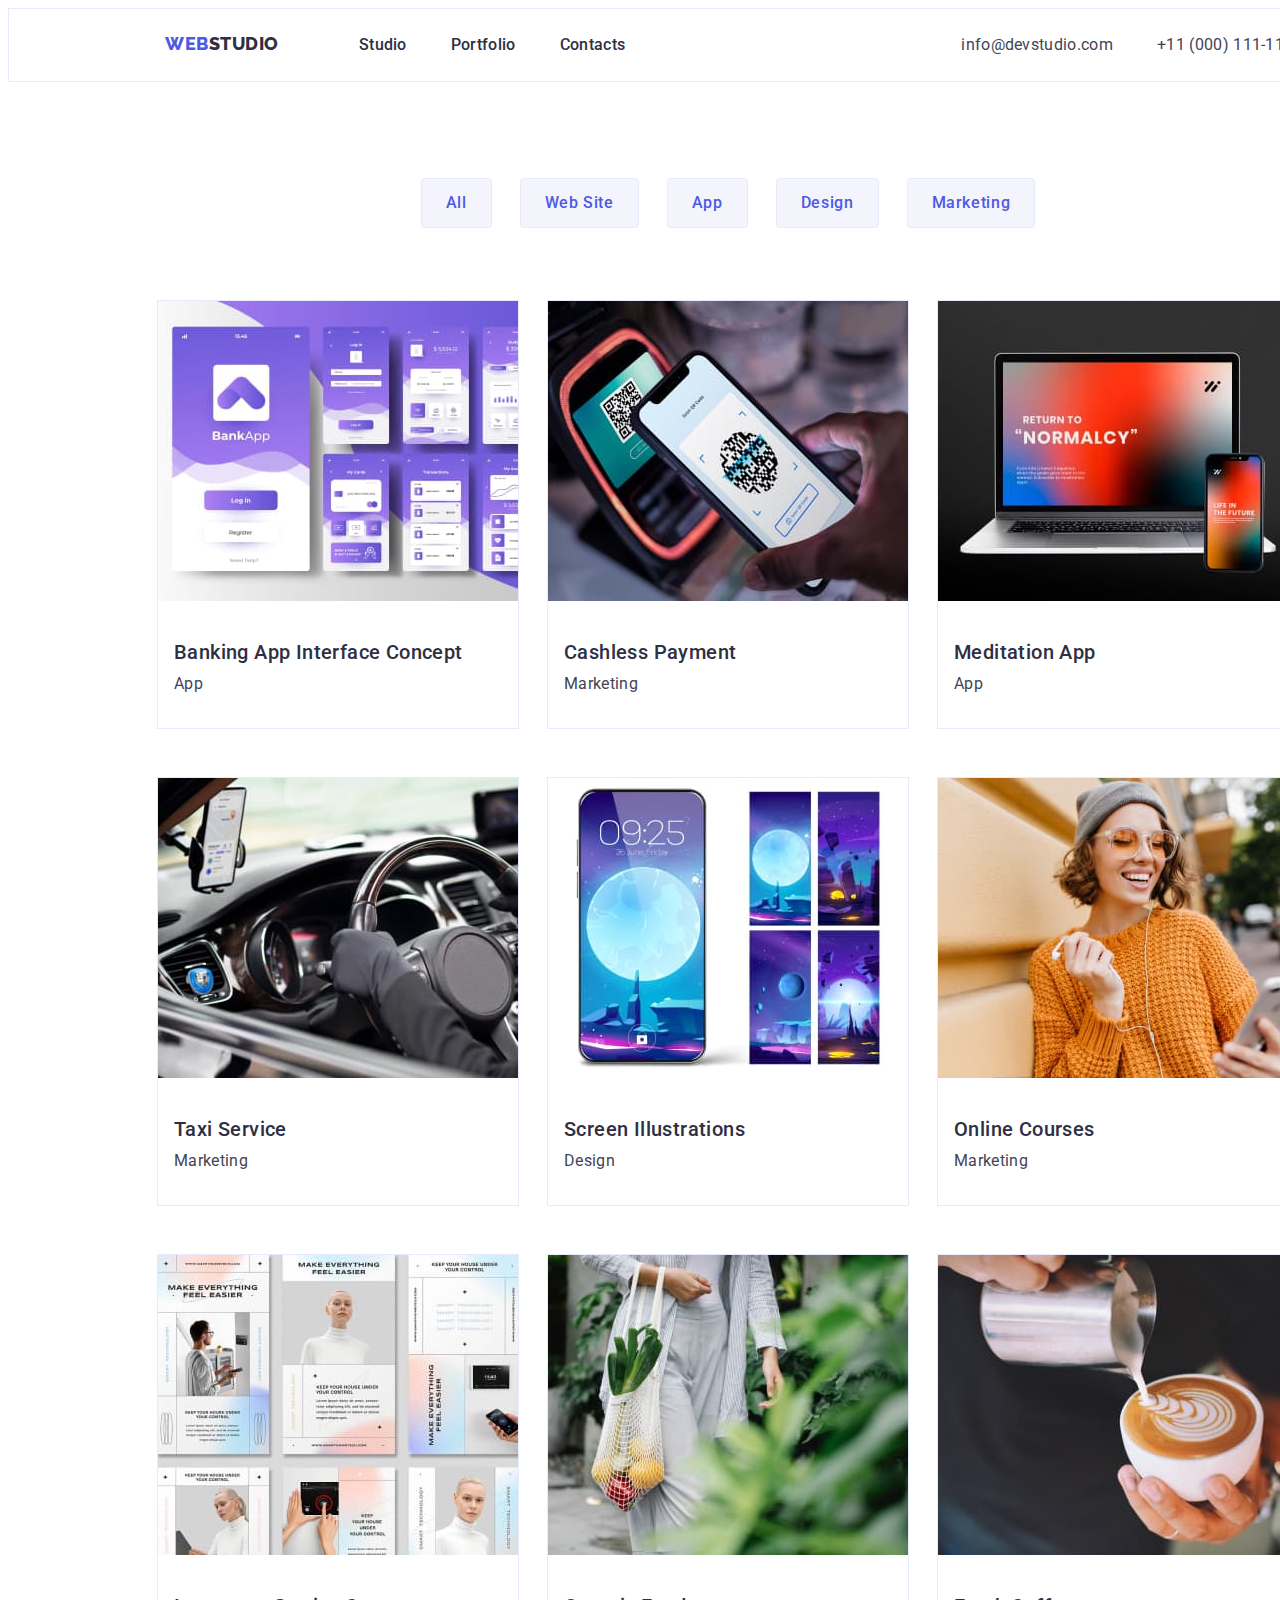
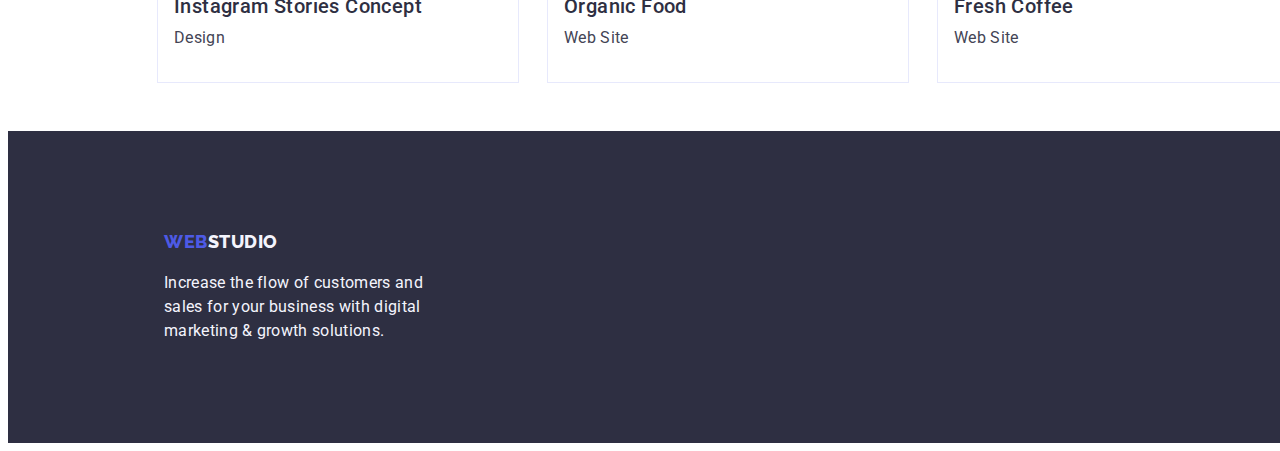
==== portfolio.html @ de9bc17c "Initial commit" ====
<!DOCTYPE html>
<html lang="en">
  <head>
    <meta charset="UTF-8" />
    <meta http-equiv="X-UA-Compatible" content="IE=edge" />
    <meta name="viewport" content="width=device-width, initial-scale=1.0" />
    <title>Document</title>
    <link rel="stylesheet" href="./css/styles.css" />
    <link rel="preconnect" href="https://fonts.googleapis.com" />
    <link rel="preconnect" href="https://fonts.gstatic.com" crossorigin />
    <link
      href="https://fonts.googleapis.com/css2?family=Raleway:wght@800&display=swap"
      rel="stylesheet"
    />
    <link
      href="https://fonts.googleapis.com/css2?family=Roboto:wght@400;500;700;900&display=swap"
      rel="stylesheet"
    />
  </head>
  <body>
    <!-- Top line -->
    <header class="top-line">
      <nav class="navigation">
        <a href="./index.html" class="link logo"
          >Web<span class="logo-head">Studio</span></a
        >
        <ul class="site-links list">
          <li>
            <a href="./index.html" class="site-nav link">Studio</a>
          </li>
          <li>
            <a href="./portfolio.html" class="site-nav link">Portfolio</a>
          </li>
          <li><a href="" class="site-nav link">Contacts</a></li>
        </ul>
      </nav>
      <address class="contacts">
        <ul class="our-contacts list">
          <li class="our-mail">
            <a href="mailto:info@devstudio.com" class="link-cont link"
              >info@devstudio.com</a
            >
          </li>
          <li>
            <a href="tel:+110001111111" class="link-cont link"
              >+11 (000) 111-11-11</a
            >
          </li>
        </ul>
      </address>
    </header>
    <main>
      <!-- section-1 -->
      <section class="section filters">
        <h1 class="hide">Filter application</h1>
        <ul class="list">
          <li class="filter-list">
            <button type="button" class="button cat-button">All</button>
          </li>
          <li class="filter-list">
            <button type="button" class="button cat-button">Web Site</button>
          </li>
          <li class="filter-list">
            <button type="button" class="button cat-button">App</button>
          </li>
          <li class="filter-list">
            <button type="button" class="button cat-button">Design</button>
          </li>
          <li class="filter-list">
            <button type="button" class="button cat-button">Marketing</button>
          </li>
        </ul>
        <ul class="list applications">
          <li class="app-list">
            <a href="" class="link">
              <img
                src="./images/oa-banking-app-interface-concept.jpg"
                alt="Banking App Interface Concept"
                width="360"
              />
              <h2 class="app-title">Banking App Interface Concept</h2>
              <p class="app-text">App</p>
            </a>
          </li>
          <li class="app-list">
            <a href="" class="link">
              <img
                src="./images/oa-cashless-payment.jpg"
                alt="Cashless Payment"
                width="360"
              />
              <h2 class="app-title">Cashless Payment</h2>
              <p class="app-text">Marketing</p>
            </a>
          </li>
          <li class="app-list">
            <a href="" class="link">
              <img
                src="./images/oa-meditation-app.jpg"
                alt="Meditation App"
                width="360"
              />
              <h2 class="app-title">Meditation App</h2>
              <p class="app-text">App</p>
            </a>
          </li>
          <li class="app-list">
            <a href="" class="link">
              <img
                src="./images/oa-taxi-service.jpg"
                alt="Taxi Service"
                width="360"
              />
              <h2 class="app-title">Taxi Service</h2>
              <p class="app-text">Marketing</p>
            </a>
          </li>
          <li class="app-list">
            <a href="" class="link">
              <img
                src="./images/oa-screen-illustrations.jpg"
                alt="Screen Illustrations"
                width="360"
              />
              <h2 class="app-title">Screen Illustrations</h2>
              <p class="app-text">Design</p>
            </a>
          </li>
          <li class="app-list">
            <a href="" class="link">
              <img
                src="./images/oa-online-courses.jpg"
                alt="Online Courses"
                width="360"
              />
              <h2 class="app-title">Online Courses</h2>
              <p class="app-text">Marketing</p>
            </a>
          </li>
          <li class="app-list">
            <a href="" class="link">
              <img
                src="./images/oa-instagram-stories-concept.jpg"
                alt="Instagram Stories Concept"
                width="360"
              />
              <h2 class="app-title">Instagram Stories Concept</h2>
              <p class="app-text">Design</p>
            </a>
          </li>
          <li class="app-list">
            <a href="" class="link">
              <img
                src="./images/oa-organic-food.jpg"
                alt="Organic Food"
                width="360"
              />
              <h2 class="app-title">Organic Food</h2>
              <p class="app-text">Web Site</p>
            </a>
          </li>
          <li class="app-list">
            <a href="" class="link">
              <img
                src="./images/oa-fresh-coffee.jpg"
                alt="Fresh Coffee"
                width="360"
              />
              <h2 class="app-title">Fresh Coffee</h2>
              <p class="app-text">Web Site</p>
            </a>
          </li>
        </ul>
      </section>
    </main>

    <footer class="foot">
      <a href="./index.html" class="link logo"
        >Web<span class="logo-foot">Studio</span></a
      >
      <p class="foot-text">
        Increase the flow of customers and sales for your business with digital
        marketing & growth solutions.
      </p>
    </footer>
  </body>
</html>
---- css/styles.css ----
:root{
    /* background */
    --bgc-main: #ffffff;
    --bgc-hero-footer: #2E2F42;
    --bgc-order-service: #4D5AE5;
    --bgc-team: #F4F4FD;
    --bgc-btn-cat: #F4F4FD;
    --bgc-btn-active: #404BBF;

    /* font-colors */
    --font-main: #434455;
    --font-logo: #4D5AE5;
    --font-nav: #2E2F42;
    --font-logo-head: #2E2F42;
    --font-logo-foot: #F4F4FD;
    --font-white: #FFFFFF;
    --font-btn-cat: #4D5AE5;

    --border-color:#E7E9FC;
}
body{
    background-color: var(--bgc-main);
    color: var(--font-main);
    font-family: 'Roboto', sans-serif;
    width: 1440px;
    line-height: 1.5;
}
.list {
    margin: 0;
    padding: 0;;
    list-style-type: none;
    display: inline-block;
}
.list > li{
    display: inline-block;
}

.navigation, .contacts{
    display: inline-block;
}
.contacts{
    font-style: normal;
    margin: 0 0 0 292px;
}

/* SITE LINKS */
.site-links{
    padding: 0;
}
.link{
    text-decoration: none;
}
.site-nav{
    color: var(--font-nav);
    font-weight: 500;
    font-size: 16px;
    letter-spacing: 0.02em;
    margin: 0 40px 0 0;
}

.site-nav:hover, .site-nav:focus{
    color: var(--bgc-btn-active);
    text-decoration: underline;
}

.our-contacts{
    padding: 0;
}

.link-cont{
    color: var(--font-main);
    font-size: 16px;
    letter-spacing: 0.02em;
}

.link-cont:hover, .link-cont:focus{
    color: var(--bgc-btn-active);
}
.our-mail{
    margin-right: 40px;
}
/* Sections */

.hero{
    background-color: var(--bgc-hero-footer);
    text-align: center;
    height: 600px;
}
.hero-title{
    margin: auto;
    padding: 188px 0 0 0;
    color: var(--font-white);
    font-weight: 700;
    font-size: 56px;
    line-height: 1.07;
    text-align: center;
    letter-spacing: 0.02em;
    width: 540px;
}

.button{
    cursor: pointer;
    border-radius: 4px;
}

.order-service{
    margin: 48px 0 0 0;
    width: 168px;
    height: 56px;
    color: var(--font-white);
    font-family: 'Roboto', sans-serif;
    font-weight: 500;
    font-size: 16px;
    line-height: 1.5;
    letter-spacing: 0.04em;
    background: var(--bgc-order-service);
    box-shadow: 0px 4px 4px rgba(0, 0, 0, 0.15);
    cursor: pointer;
}

.order-service:hover,
.order-service:focus{
    background: var(--bgc-btn-active);
}

.section{
    align-items: center;
    text-align: center;
    margin-top: 120px;
}
.section-title{
    color: var(--font-nav);
    font-weight: 700;
    font-size: 36px;
    line-height: 1.11;
    text-align: center;
    letter-spacing: 0.02em;
    text-transform: capitalize;
    margin: 0 0 72px 0;
}
.qalities {
    padding: 0;
    margin: 0;
    width: 1128;
}

.qality {
    text-align: left;
    width: 264px;
    margin: 0;
    padding: 0;
    padding-right: 24px;
}
.qality:last-child{
    padding-right: 0;
    margin-right: 0;
}
.qality-title{
    margin: 0;
    font-weight: 500;
    font-size: 20px;
    line-height: 1.2;
    letter-spacing: 0.02em;
    color: var(--font-nav);
}
.text-qalities{
    margin: 8px 0 0 0;
    padding: 0;
    font-size: 16px;
    line-height: 24px;
    letter-spacing: 0.02em;
}


/* Logo */
.logo{
    margin: 24px 76px 24px 156px;
    padding: 0;
    text-transform: uppercase;
    font-family: 'Raleway', sans-serif;
    font-weight: 800;
    font-size: 18px;
    line-height: 1.17;
    letter-spacing: 0.03em;
    color: var(--font-logo);
}
.logo-head{
    color: var(--font-logo-head);
}
.logo-foot{
    color: var(--font-logo-foot);
}

.top-line{
    border: 1px solid var(--border-color);
    padding: 24px 0 24px 0;
}

/* Members */
.team{
    background-color: var(--bgc-team);
    padding: 0 0 120px 0;
}
.team-title{
    padding-top: 120px;
}
.team-list{
    background-color: var(--font-white);
}

.member-title{
    font-weight: 500;
    font-size: 20px;
    line-height: 1.2;
    text-align: center;
    letter-spacing: 0.02em;
    color: var(--font-nav);
}
.member-desc{
    font-size: 16px;
    text-align: center;
    letter-spacing: 0.02em;
}

/* footer */

.foot {
    padding: 100px 0 100px 0;
    background-color: var(--bgc-hero-footer);
}

.foot > .logo
{
    margin-top: 100px;
}
.foot-text{
    margin: 16px 0 0 156px;
    width: 264px;
    font-size: 16px;
    letter-spacing: 0.02em;
    color: var(--font-logo-foot);
}


/* FOR Hiden */
.hide {
    font-weight: 500;
    font-size: 20px;
    line-height: 1.2;
    letter-spacing: 0.02em;
    color: var(--font-nav);
    height: 0px;
    margin: 0;
    padding: 0;
    visibility: hidden;
}


/* PAGE PORTFOLIO */
.filters{
    margin-top: 96px;
}

.applications{
    margin-top: 72px;
}
.cat-button {
    font-family: "Roboto", sans-serif;
    font-weight: 500;
    font-size: 16px;
    line-height: 1.5;
    letter-spacing: 0.04em;
    color: var(--font-btn-cat);
    background: var(--bgc-btn-cat);
    padding: 12px 24px 12px 24px;
    border: 1px solid var(--border-color);
}
.cat-button:hover,
.cat-button:focus,
.cat-button:active {
    color: var(--font-white);
    background: var(--bgc-btn-active);
    box-shadow: 0px 3px 1px rgba(0, 0, 0, 0.1), 0px 2px 1px rgba(0, 0, 0, 0.08), 0px 2px 2px rgba(0, 0, 0, 0.12);
}

.app-title {
    color: var(--font-nav);
    font-weight: 500;
    font-size: 20px;
    line-height: 1.2;
    padding: 32px 0 0 16px;
    letter-spacing: 0.02em;
    margin: 0;
}

.app-text {
    color: var(--font-main);
    padding: 8px 0 32px 16px;
    margin: 0;
    font-size: 16px;
    line-height: 1.5;
    letter-spacing: 0.02em;
}

.app-list {
    padding: 0;
    margin: 0 24px 48px 0;
    text-align: left;
    border: 1px solid var(--border-color);
}

.app-list:nth-child(3n) {
    margin-right: 0;
}

.filter-list {
    margin-right: 24px;
}

.filter-list:last-child {
    margin-right: 0;
}
/* 







} */
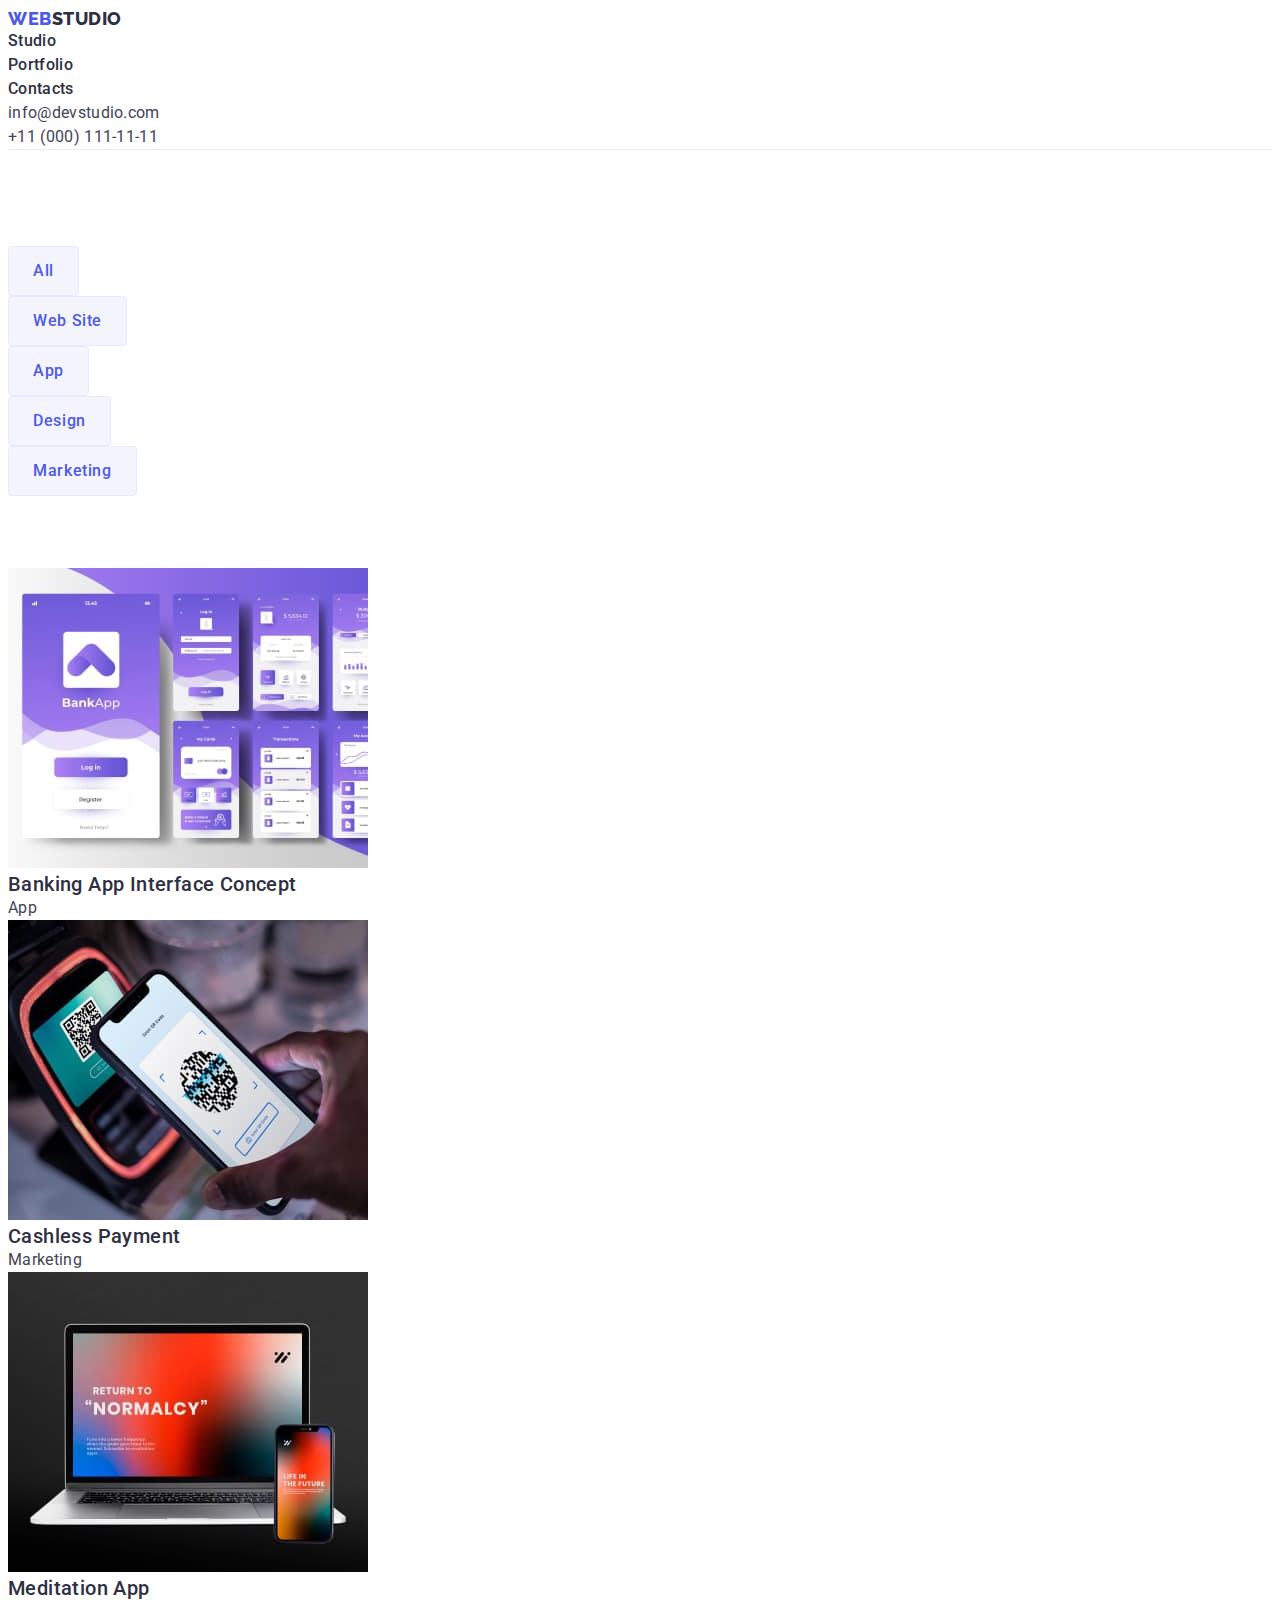
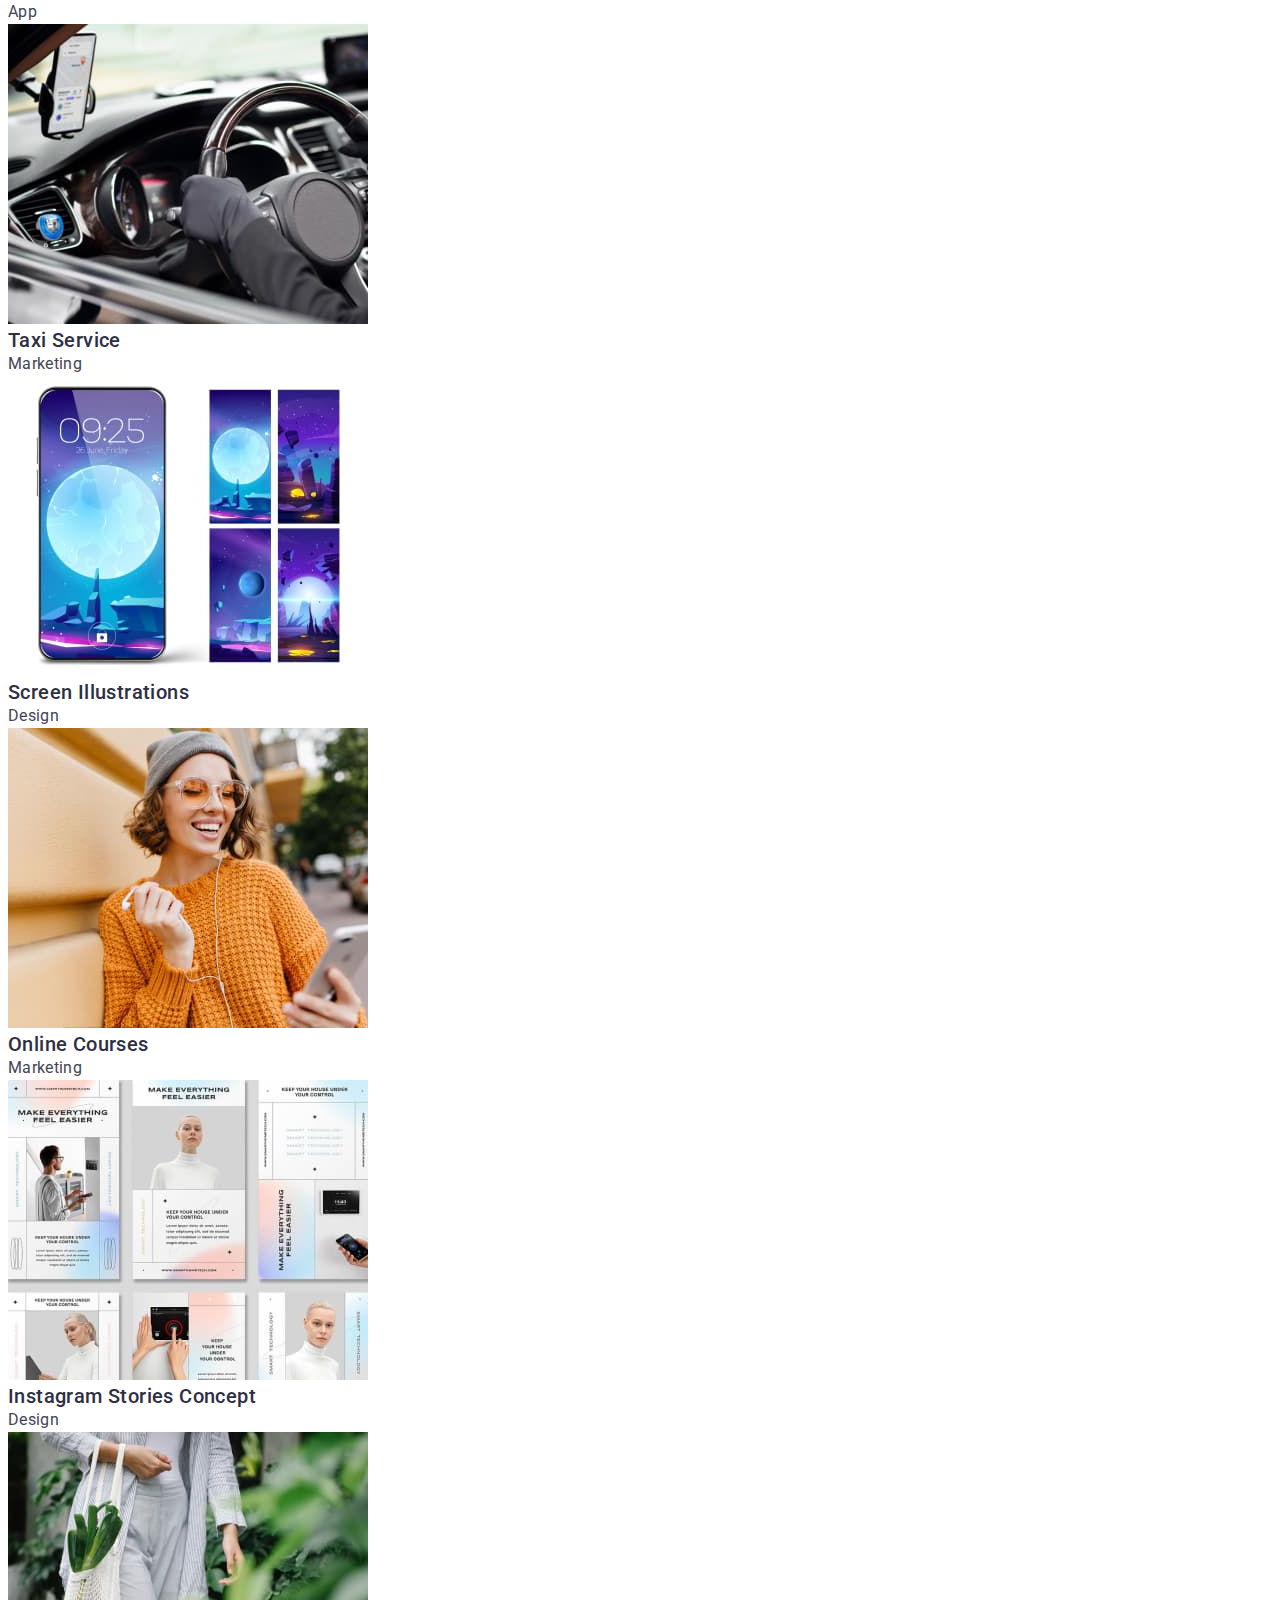
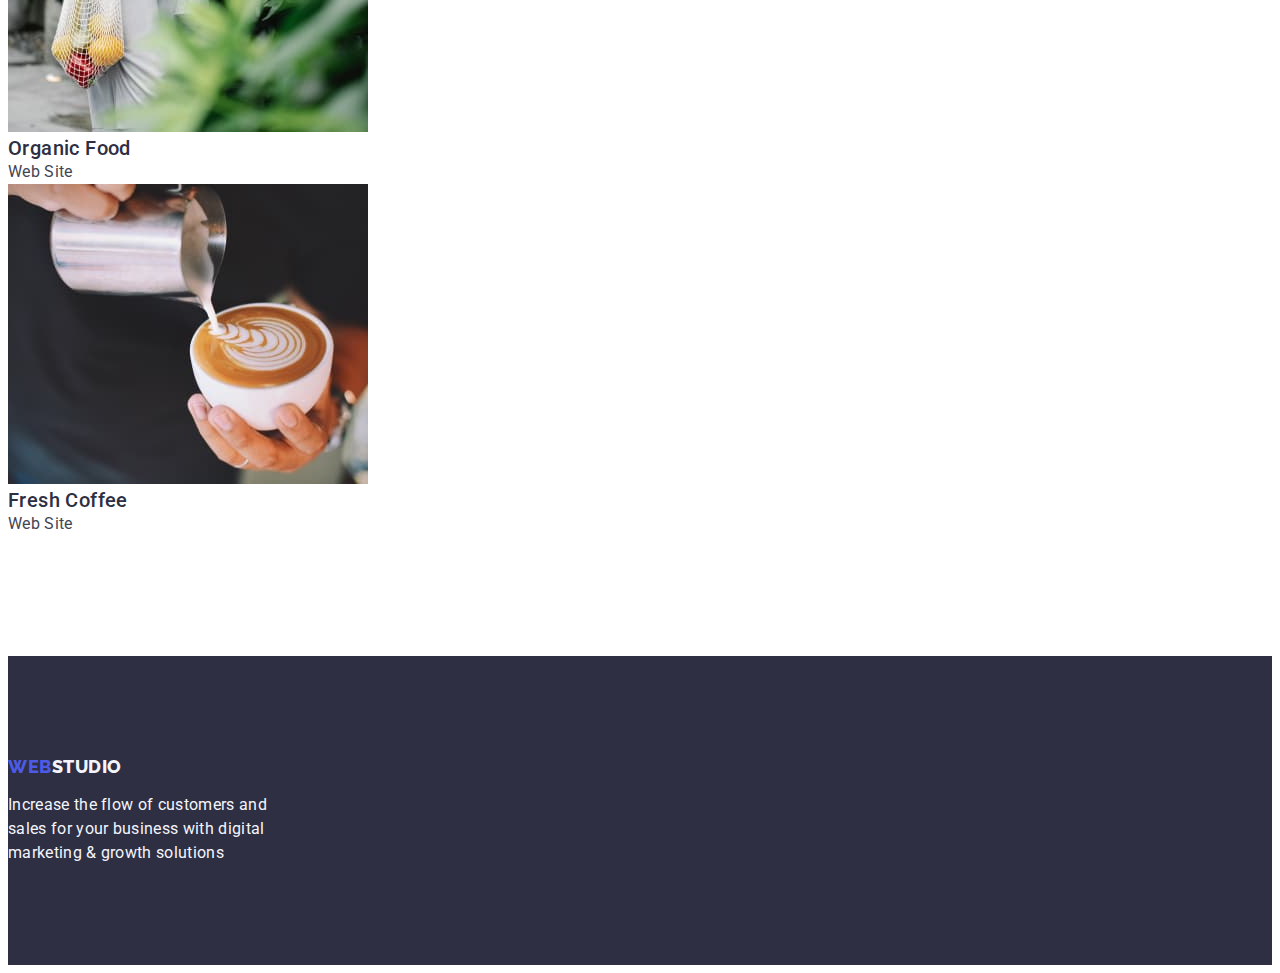
==== commit 6f26e4c1: "save" ====
--- a/portfolio.html
+++ b/portfolio.html
@@ -74,7 +74,7 @@
           <li class="app-list">
             <a href="" class="link">
               <img
-                src="./images/oa-banking-app-interface-concept.jpg"
+                src="./images/portfolio/oa-banking-app-interface-concept.jpg"
                 alt="Banking App Interface Concept"
                 width="360"
               />
@@ -85,7 +85,7 @@
           <li class="app-list">
             <a href="" class="link">
               <img
-                src="./images/oa-cashless-payment.jpg"
+                src="./images/portfolio/oa-cashless-payment.jpg"
                 alt="Cashless Payment"
                 width="360"
               />
@@ -96,7 +96,7 @@
           <li class="app-list">
             <a href="" class="link">
               <img
-                src="./images/oa-meditation-app.jpg"
+                src="./images/portfolio/oa-meditation-app.jpg"
                 alt="Meditation App"
                 width="360"
               />
@@ -107,7 +107,7 @@
           <li class="app-list">
             <a href="" class="link">
               <img
-                src="./images/oa-taxi-service.jpg"
+                src="./images/portfolio/oa-taxi-service.jpg"
                 alt="Taxi Service"
                 width="360"
               />
@@ -118,7 +118,7 @@
           <li class="app-list">
             <a href="" class="link">
               <img
-                src="./images/oa-screen-illustrations.jpg"
+                src="./images/portfolio/oa-screen-illustrations.jpg"
                 alt="Screen Illustrations"
                 width="360"
               />
@@ -129,7 +129,7 @@
           <li class="app-list">
             <a href="" class="link">
               <img
-                src="./images/oa-online-courses.jpg"
+                src="./images/portfolio/oa-online-courses.jpg"
                 alt="Online Courses"
                 width="360"
               />
@@ -140,7 +140,7 @@
           <li class="app-list">
             <a href="" class="link">
               <img
-                src="./images/oa-instagram-stories-concept.jpg"
+                src="./images/portfolio/oa-instagram-stories-concept.jpg"
                 alt="Instagram Stories Concept"
                 width="360"
               />
@@ -151,7 +151,7 @@
           <li class="app-list">
             <a href="" class="link">
               <img
-                src="./images/oa-organic-food.jpg"
+                src="./images/portfolio/oa-organic-food.jpg"
                 alt="Organic Food"
                 width="360"
               />
@@ -162,7 +162,7 @@
           <li class="app-list">
             <a href="" class="link">
               <img
-                src="./images/oa-fresh-coffee.jpg"
+                src="./images/portfolio/oa-fresh-coffee.jpg"
                 alt="Fresh Coffee"
                 width="360"
               />
@@ -180,7 +180,7 @@
       >
       <p class="foot-text">
         Increase the flow of customers and sales for your business with digital
-        marketing & growth solutions.
+        marketing & growth solutions
       </p>
     </footer>
   </body>
--- a/css/styles.css
+++ b/css/styles.css
@@ -22,25 +22,15 @@
     background-color: var(--bgc-main);
     color: var(--font-main);
     font-family: 'Roboto', sans-serif;
-    width: 1440px;
-    line-height: 1.5;
 }
 .list {
     margin: 0;
     padding: 0;;
     list-style-type: none;
-    display: inline-block;
-}
-.list > li{
-    display: inline-block;
-}
-
-.navigation, .contacts{
-    display: inline-block;
-}
+}
+
 .contacts{
     font-style: normal;
-    margin: 0 0 0 292px;
 }
 
 /* SITE LINKS */
@@ -55,12 +45,12 @@
     font-weight: 500;
     font-size: 16px;
     letter-spacing: 0.02em;
+    line-height: 1.5;
     margin: 0 40px 0 0;
 }
 
 .site-nav:hover, .site-nav:focus{
     color: var(--bgc-btn-active);
-    text-decoration: underline;
 }
 
 .our-contacts{
@@ -70,32 +60,28 @@
 .link-cont{
     color: var(--font-main);
     font-size: 16px;
+    line-height: 1.5;
     letter-spacing: 0.02em;
 }
 
 .link-cont:hover, .link-cont:focus{
     color: var(--bgc-btn-active);
 }
-.our-mail{
-    margin-right: 40px;
-}
+
 /* Sections */
 
 .hero{
+    text-align: center;
     background-color: var(--bgc-hero-footer);
-    text-align: center;
-    height: 600px;
 }
 .hero-title{
     margin: auto;
-    padding: 188px 0 0 0;
     color: var(--font-white);
     font-weight: 700;
     font-size: 56px;
     line-height: 1.07;
-    text-align: center;
-    letter-spacing: 0.02em;
-    width: 540px;
+    letter-spacing: 0.02em;
+    width: 496px;
 }
 
 .button{
@@ -104,9 +90,6 @@
 }
 
 .order-service{
-    margin: 48px 0 0 0;
-    width: 168px;
-    height: 56px;
     color: var(--font-white);
     font-family: 'Roboto', sans-serif;
     font-weight: 500;
@@ -124,16 +107,15 @@
 }
 
 .section{
-    align-items: center;
+    padding: 120px 0 0 0;
+}
+
+.section-title{
     text-align: center;
-    margin-top: 120px;
-}
-.section-title{
     color: var(--font-nav);
     font-weight: 700;
     font-size: 36px;
     line-height: 1.11;
-    text-align: center;
     letter-spacing: 0.02em;
     text-transform: capitalize;
     margin: 0 0 72px 0;
@@ -141,15 +123,11 @@
 .qalities {
     padding: 0;
     margin: 0;
-    width: 1128;
 }
 
 .qality {
-    text-align: left;
-    width: 264px;
-    margin: 0;
-    padding: 0;
-    padding-right: 24px;
+    margin: 0;
+    padding: 0;
 }
 .qality:last-child{
     padding-right: 0;
@@ -167,14 +145,13 @@
     margin: 8px 0 0 0;
     padding: 0;
     font-size: 16px;
-    line-height: 24px;
+    line-height: 1.5;
     letter-spacing: 0.02em;
 }
 
 
 /* Logo */
 .logo{
-    margin: 24px 76px 24px 156px;
     padding: 0;
     text-transform: uppercase;
     font-family: 'Raleway', sans-serif;
@@ -192,18 +169,15 @@
 }
 
 .top-line{
-    border: 1px solid var(--border-color);
-    padding: 24px 0 24px 0;
+    border-bottom: 1px solid var(--border-color);
 }
 
 /* Members */
 .team{
+    padding: 120px 0 120px 0;
     background-color: var(--bgc-team);
-    padding: 0 0 120px 0;
-}
-.team-title{
-    padding-top: 120px;
-}
+}
+
 .team-list{
     background-color: var(--font-white);
 }
@@ -212,14 +186,13 @@
     font-weight: 500;
     font-size: 20px;
     line-height: 1.2;
-    text-align: center;
     letter-spacing: 0.02em;
     color: var(--font-nav);
 }
 .member-desc{
     font-size: 16px;
-    text-align: center;
-    letter-spacing: 0.02em;
+    letter-spacing: 0.02em;
+    line-height: 1.5;
 }
 
 /* footer */
@@ -229,14 +202,11 @@
     background-color: var(--bgc-hero-footer);
 }
 
-.foot > .logo
-{
-    margin-top: 100px;
-}
 .foot-text{
-    margin: 16px 0 0 156px;
+    margin: 16px 0 0 0;
     width: 264px;
     font-size: 16px;
+    line-height: 1.5;
     letter-spacing: 0.02em;
     color: var(--font-logo-foot);
 }
@@ -258,7 +228,7 @@
 
 /* PAGE PORTFOLIO */
 .filters{
-    margin-top: 96px;
+    padding: 96px 0 120px 0;
 }
 
 .applications{
@@ -288,14 +258,14 @@
     font-weight: 500;
     font-size: 20px;
     line-height: 1.2;
-    padding: 32px 0 0 16px;
+    margin: 32px 0 0 16px;
     letter-spacing: 0.02em;
     margin: 0;
 }
 
 .app-text {
     color: var(--font-main);
-    padding: 8px 0 32px 16px;
+    margin: 8px 0 0 16px;
     margin: 0;
     font-size: 16px;
     line-height: 1.5;
@@ -304,9 +274,7 @@
 
 .app-list {
     padding: 0;
-    margin: 0 24px 48px 0;
     text-align: left;
-    border: 1px solid var(--border-color);
 }
 
 .app-list:nth-child(3n) {
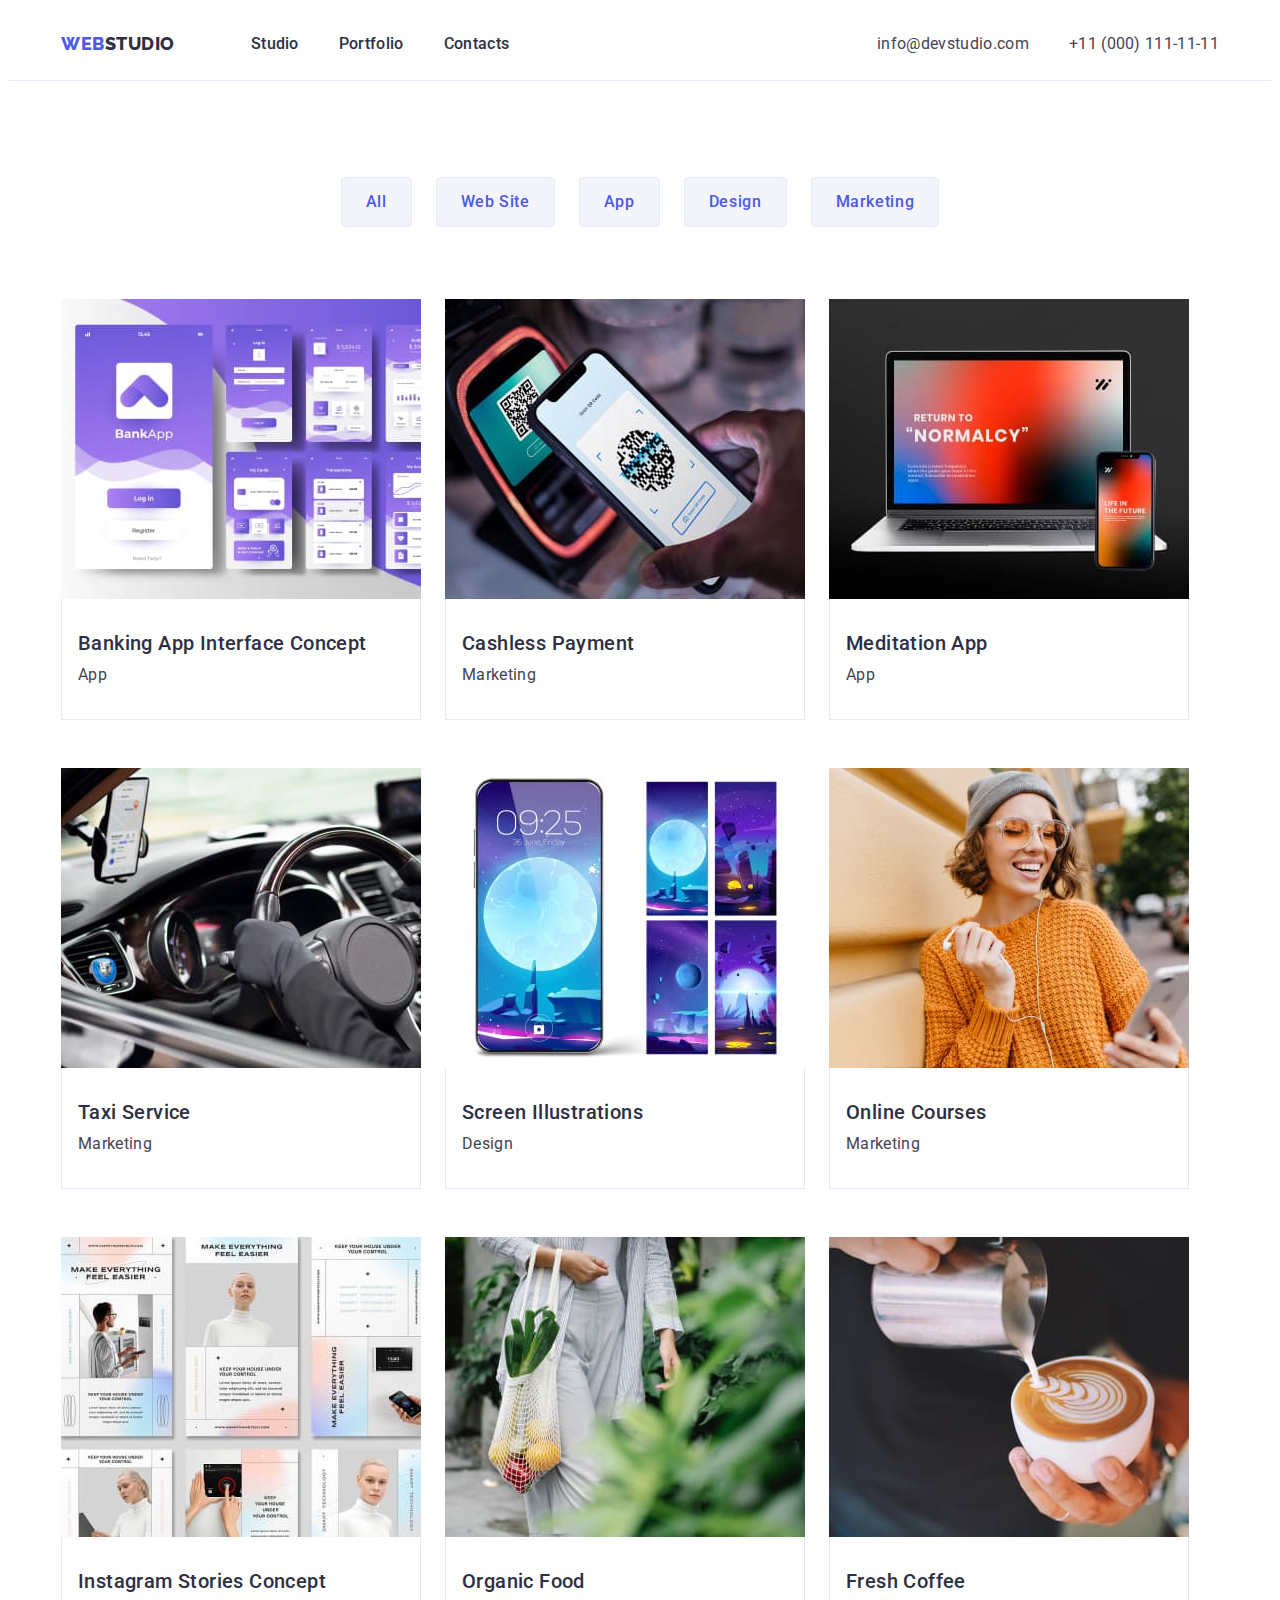
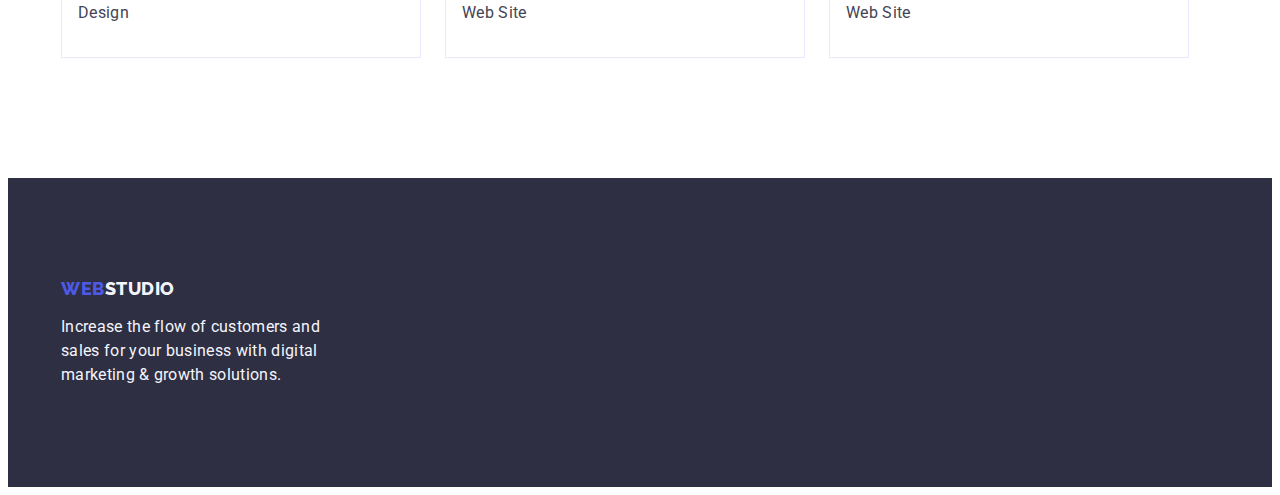
==== commit 4b81b933: "finish" ====
--- a/portfolio.html
+++ b/portfolio.html
@@ -5,7 +5,6 @@
     <meta http-equiv="X-UA-Compatible" content="IE=edge" />
     <meta name="viewport" content="width=device-width, initial-scale=1.0" />
     <title>Document</title>
-    <link rel="stylesheet" href="./css/styles.css" />
     <link rel="preconnect" href="https://fonts.googleapis.com" />
     <link rel="preconnect" href="https://fonts.gstatic.com" crossorigin />
     <link
@@ -16,172 +15,219 @@
       href="https://fonts.googleapis.com/css2?family=Roboto:wght@400;500;700;900&display=swap"
       rel="stylesheet"
     />
+    <link
+      rel="stylesheet"
+      href="https://cdnjs.cloudflare.com/ajax/libs/modern-normalize/1.1.0/modern-normalize.min.css"
+      integrity="sha512-wpPYUAdjBVSE4KJnH1VR1HeZfpl1ub8YT/NKx4PuQ5NmX2tKuGu6U/JRp5y+Y8XG2tV+wKQpNHVUX03MfMFn9Q=="
+      crossorigin="anonymous"
+      referrerpolicy="no-referrer"
+    />
+    <link rel="stylesheet" href="./css/styles.css" />
   </head>
   <body>
     <!-- Top line -->
-    <header class="top-line">
-      <nav class="navigation">
-        <a href="./index.html" class="link logo"
-          >Web<span class="logo-head">Studio</span></a
-        >
-        <ul class="site-links list">
-          <li>
-            <a href="./index.html" class="site-nav link">Studio</a>
-          </li>
-          <li>
-            <a href="./portfolio.html" class="site-nav link">Portfolio</a>
-          </li>
-          <li><a href="" class="site-nav link">Contacts</a></li>
-        </ul>
-      </nav>
-      <address class="contacts">
-        <ul class="our-contacts list">
-          <li class="our-mail">
-            <a href="mailto:info@devstudio.com" class="link-cont link"
-              >info@devstudio.com</a
-            >
-          </li>
-          <li>
-            <a href="tel:+110001111111" class="link-cont link"
-              >+11 (000) 111-11-11</a
-            >
-          </li>
-        </ul>
-      </address>
+    <header class="header">
+      <div class="head-cont container">
+        <nav class="navigation">
+          <a href="./index.html" class="link logo"
+            >Web<span class="logo-head">Studio</span></a
+          >
+          <ul class="site-links list">
+            <li class="site-link">
+              <a href="./index.html" class="site-nav link">Studio</a>
+            </li>
+            <li class="site-link">
+              <a href="./portfolio.html" class="site-nav link">Portfolio</a>
+            </li>
+            <li class="site-link">
+              <a href="" class="site-nav link">Contacts</a>
+            </li>
+          </ul>
+        </nav>
+        <address class="contacts">
+          <ul class="our-contacts list">
+            <li class="site-link">
+              <a href="mailto:info@devstudio.com" class="link-cont link"
+                >info@devstudio.com</a
+              >
+            </li>
+            <li class="site-link">
+              <a href="tel:+110001111111" class="link-cont link"
+                >+11 (000) 111-11-11</a
+              >
+            </li>
+          </ul>
+        </address>
+      </div>
     </header>
     <main>
       <!-- section-1 -->
       <section class="section filters">
-        <h1 class="hide">Filter application</h1>
-        <ul class="list">
-          <li class="filter-list">
-            <button type="button" class="button cat-button">All</button>
-          </li>
-          <li class="filter-list">
-            <button type="button" class="button cat-button">Web Site</button>
-          </li>
-          <li class="filter-list">
-            <button type="button" class="button cat-button">App</button>
-          </li>
-          <li class="filter-list">
-            <button type="button" class="button cat-button">Design</button>
-          </li>
-          <li class="filter-list">
-            <button type="button" class="button cat-button">Marketing</button>
-          </li>
-        </ul>
-        <ul class="list applications">
-          <li class="app-list">
-            <a href="" class="link">
-              <img
-                src="./images/portfolio/oa-banking-app-interface-concept.jpg"
-                alt="Banking App Interface Concept"
-                width="360"
-              />
-              <h2 class="app-title">Banking App Interface Concept</h2>
-              <p class="app-text">App</p>
-            </a>
-          </li>
-          <li class="app-list">
-            <a href="" class="link">
-              <img
-                src="./images/portfolio/oa-cashless-payment.jpg"
-                alt="Cashless Payment"
-                width="360"
-              />
-              <h2 class="app-title">Cashless Payment</h2>
-              <p class="app-text">Marketing</p>
-            </a>
-          </li>
-          <li class="app-list">
-            <a href="" class="link">
-              <img
-                src="./images/portfolio/oa-meditation-app.jpg"
-                alt="Meditation App"
-                width="360"
-              />
-              <h2 class="app-title">Meditation App</h2>
-              <p class="app-text">App</p>
-            </a>
-          </li>
-          <li class="app-list">
-            <a href="" class="link">
-              <img
-                src="./images/portfolio/oa-taxi-service.jpg"
-                alt="Taxi Service"
-                width="360"
-              />
-              <h2 class="app-title">Taxi Service</h2>
-              <p class="app-text">Marketing</p>
-            </a>
-          </li>
-          <li class="app-list">
-            <a href="" class="link">
-              <img
-                src="./images/portfolio/oa-screen-illustrations.jpg"
-                alt="Screen Illustrations"
-                width="360"
-              />
-              <h2 class="app-title">Screen Illustrations</h2>
-              <p class="app-text">Design</p>
-            </a>
-          </li>
-          <li class="app-list">
-            <a href="" class="link">
-              <img
-                src="./images/portfolio/oa-online-courses.jpg"
-                alt="Online Courses"
-                width="360"
-              />
-              <h2 class="app-title">Online Courses</h2>
-              <p class="app-text">Marketing</p>
-            </a>
-          </li>
-          <li class="app-list">
-            <a href="" class="link">
-              <img
-                src="./images/portfolio/oa-instagram-stories-concept.jpg"
-                alt="Instagram Stories Concept"
-                width="360"
-              />
-              <h2 class="app-title">Instagram Stories Concept</h2>
-              <p class="app-text">Design</p>
-            </a>
-          </li>
-          <li class="app-list">
-            <a href="" class="link">
-              <img
-                src="./images/portfolio/oa-organic-food.jpg"
-                alt="Organic Food"
-                width="360"
-              />
-              <h2 class="app-title">Organic Food</h2>
-              <p class="app-text">Web Site</p>
-            </a>
-          </li>
-          <li class="app-list">
-            <a href="" class="link">
-              <img
-                src="./images/portfolio/oa-fresh-coffee.jpg"
-                alt="Fresh Coffee"
-                width="360"
-              />
-              <h2 class="app-title">Fresh Coffee</h2>
-              <p class="app-text">Web Site</p>
-            </a>
-          </li>
-        </ul>
+        <div class="container">
+          <h1 class="hide">Filter application</h1>
+          <ul class="list filter-list">
+            <li class="filter-item">
+              <button type="button" class="button filter-button">All</button>
+            </li>
+            <li class="filter-item">
+              <button type="button" class="button filter-button">
+                Web Site
+              </button>
+            </li>
+            <li class="filter-item">
+              <button type="button" class="button filter-button">App</button>
+            </li>
+            <li class="filter-item">
+              <button type="button" class="button filter-button">Design</button>
+            </li>
+            <li class="filter-item">
+              <button type="button" class="button filter-button">
+                Marketing
+              </button>
+            </li>
+          </ul>
+          <ul class="list applications">
+            <li class="app-list">
+              <a href="" class="link">
+                <img
+                  src="./images/portfolio/oa-banking-app-interface-concept.jpg"
+                  alt="Banking App Interface Concept"
+                  width="360"
+                  class="img-block"
+                />
+                <div class="app-cont">
+                  <h2 class="app-title">Banking App Interface Concept</h2>
+                  <p class="app-text">App</p>
+                </div>
+              </a>
+            </li>
+            <li class="app-list">
+              <a href="" class="link">
+                <img
+                  src="./images/portfolio/oa-cashless-payment.jpg"
+                  alt="Cashless Payment"
+                  width="360"
+                  class="img-block"
+                />
+                <div class="app-cont">
+                  <h2 class="app-title">Cashless Payment</h2>
+                  <p class="app-text">Marketing</p>
+                </div>
+              </a>
+            </li>
+            <li class="app-list">
+              <a href="" class="link">
+                <img
+                  src="./images/portfolio/oa-meditation-app.jpg"
+                  alt="Meditation App"
+                  width="360"
+                  class="img-block"
+                />
+                <div class="app-cont">
+                  <h2 class="app-title">Meditation App</h2>
+                  <p class="app-text">App</p>
+                </div>
+              </a>
+            </li>
+            <li class="app-list">
+              <a href="" class="link">
+                <img
+                  src="./images/portfolio/oa-taxi-service.jpg"
+                  alt="Taxi Service"
+                  width="360"
+                  class="img-block"
+                />
+                <div class="app-cont">
+                  <h2 class="app-title">Taxi Service</h2>
+                  <p class="app-text">Marketing</p>
+                </div>
+              </a>
+            </li>
+            <li class="app-list">
+              <a href="" class="link">
+                <img
+                  src="./images/portfolio/oa-screen-illustrations.jpg"
+                  alt="Screen Illustrations"
+                  width="360"
+                  class="img-block"
+                />
+                <div class="app-cont">
+                  <h2 class="app-title">Screen Illustrations</h2>
+                  <p class="app-text">Design</p>
+                </div>
+              </a>
+            </li>
+            <li class="app-list">
+              <a href="" class="link">
+                <img
+                  src="./images/portfolio/oa-online-courses.jpg"
+                  alt="Online Courses"
+                  width="360"
+                  class="img-block"
+                />
+                <div class="app-cont">
+                  <h2 class="app-title">Online Courses</h2>
+                  <p class="app-text">Marketing</p>
+                </div>
+              </a>
+            </li>
+            <li class="app-list">
+              <a href="" class="link">
+                <img
+                  src="./images/portfolio/oa-instagram-stories-concept.jpg"
+                  alt="Instagram Stories Concept"
+                  width="360"
+                  class="img-block"
+                />
+                <div class="app-cont">
+                  <h2 class="app-title">Instagram Stories Concept</h2>
+                  <p class="app-text">Design</p>
+                </div>
+              </a>
+            </li>
+            <li class="app-list">
+              <a href="" class="link">
+                <img
+                  src="./images/portfolio/oa-organic-food.jpg"
+                  alt="Organic Food"
+                  width="360"
+                  class="img-block"
+                />
+                <div class="app-cont">
+                  <h2 class="app-title">Organic Food</h2>
+                  <p class="app-text">Web Site</p>
+                </div>
+              </a>
+            </li>
+            <li class="app-list">
+              <a href="" class="link">
+                <img
+                  src="./images/portfolio/oa-fresh-coffee.jpg"
+                  alt="Fresh Coffee"
+                  width="360"
+                  class="img-block"
+                />
+                <div class="app-cont">
+                  <h2 class="app-title">Fresh Coffee</h2>
+                  <p class="app-text">Web Site</p>
+                </div>
+              </a>
+            </li>
+          </ul>
+        </div>
       </section>
     </main>
 
     <footer class="foot">
-      <a href="./index.html" class="link logo"
-        >Web<span class="logo-foot">Studio</span></a
-      >
-      <p class="foot-text">
-        Increase the flow of customers and sales for your business with digital
-        marketing & growth solutions
-      </p>
+      <div class="container">
+        <a href="./index.html" class="link logo"
+          >Web<span class="logo-foot">Studio</span></a
+        >
+        <p class="foot-text">
+          Increase the flow of customers and sales for your business with
+          digital marketing & growth solutions.
+        </p>
+      </div>
     </footer>
   </body>
 </html>
--- a/css/styles.css
+++ b/css/styles.css
@@ -18,6 +18,11 @@
 
     --border-color:#E7E9FC;
 }
+/**
+  |============================
+  | Base classes
+  |============================
+*/
 body{
     background-color: var(--bgc-main);
     color: var(--font-main);
@@ -29,24 +34,66 @@
     list-style-type: none;
 }
 
-.contacts{
-    font-style: normal;
-}
-
-/* SITE LINKS */
 .site-links{
     padding: 0;
+    display: inherit;
+    margin-left: 76px;
 }
 .link{
     text-decoration: none;
 }
-.site-nav{
-    color: var(--font-nav);
-    font-weight: 500;
-    font-size: 16px;
-    letter-spacing: 0.02em;
-    line-height: 1.5;
-    margin: 0 40px 0 0;
+
+.button {
+    cursor: pointer;
+    border-radius: 4px;
+}
+
+.container{
+    width: 1158px;
+    padding-left: 15px;
+    padding-right: 15px;
+    margin-left: auto;
+    margin-right: auto;
+}
+
+.img-block{
+    display: block;
+}
+
+/**
+  |============================
+  | HEADER (navigations)
+  |============================
+*/
+
+.header {
+    border-bottom: 1px solid var(--border-color);
+}
+.head-cont{
+    display: flex;
+}
+.navigation{
+    display: inherit;
+    align-items: center;
+}
+.site-link:not(:last-child){
+    margin-right: 40px;
+}
+
+.site-nav {
+    display: block;
+    margin: 0;
+    padding-top: 24px;
+    padding-bottom: 24px;
+    color: var(--font-nav);
+    font-weight: 500;
+    font-size: 16px;
+    letter-spacing: 0.02em;
+    line-height: 1.5;
+}
+.contacts {
+    font-style: normal;
+    margin-left: auto;
 }
 
 .site-nav:hover, .site-nav:focus{
@@ -55,27 +102,43 @@
 
 .our-contacts{
     padding: 0;
+    display: flex;
 }
 
 .link-cont{
+    display: block;
+    padding-top: 24px;
+    padding-bottom: 24px;
     color: var(--font-main);
     font-size: 16px;
     line-height: 1.5;
     letter-spacing: 0.02em;
+    padding-top: 24px;
 }
 
 .link-cont:hover, .link-cont:focus{
     color: var(--bgc-btn-active);
 }
 
-/* Sections */
-
+/**
+  |============================
+  | MAIN (sections)
+  |============================
+*/
+/* hero */
 .hero{
     text-align: center;
     background-color: var(--bgc-hero-footer);
+    padding-top: 188px;
+    padding-bottom: 188px;
+
 }
 .hero-title{
-    margin: auto;
+    padding: 0;
+    margin-left: auto;
+    margin-right: auto;
+    margin-top: 0;
+    margin-bottom: 0;
     color: var(--font-white);
     font-weight: 700;
     font-size: 56px;
@@ -84,12 +147,10 @@
     width: 496px;
 }
 
-.button{
-    cursor: pointer;
-    border-radius: 4px;
-}
-
 .order-service{
+    margin: 0;
+    padding: 16px 32px;
+    margin-top: 48px;
     color: var(--font-white);
     font-family: 'Roboto', sans-serif;
     font-weight: 500;
@@ -97,6 +158,7 @@
     line-height: 1.5;
     letter-spacing: 0.04em;
     background: var(--bgc-order-service);
+    border: none;
     box-shadow: 0px 4px 4px rgba(0, 0, 0, 0.15);
     cursor: pointer;
 }
@@ -106,8 +168,9 @@
     background: var(--bgc-btn-active);
 }
 
-.section{
-    padding: 120px 0 0 0;
+/* sections */
+.section{    
+    margin-top: 120px;
 }
 
 .section-title{
@@ -121,16 +184,18 @@
     margin: 0 0 72px 0;
 }
 .qalities {
+    display: flex;
     padding: 0;
     margin: 0;
 }
 
 .qality {
-    margin: 0;
-    padding: 0;
+    width: 264px;
+    margin: 0;
+    padding: 0;
+    margin-right: 24px;
 }
 .qality:last-child{
-    padding-right: 0;
     margin-right: 0;
 }
 .qality-title{
@@ -149,9 +214,66 @@
     letter-spacing: 0.02em;
 }
 
-
-/* Logo */
+/* Doing */
+.doing{
+    display: flex;
+}
+.doing-list:not(:last-child){
+    margin-right: 24px;
+}
+
+/* Members */
+.team {
+    padding: 120px 0 120px 0;
+    background-color: var(--bgc-team);
+}
+
+.team-list{
+    display: flex;
+}
+
+.member {
+    margin-right: 24px;
+    background-color: var(--font-white);
+    text-align: center;
+    border-radius: 0px 0px 4px 4px;
+}
+.member:last-child{
+    margin-right: 0;
+}
+
+
+.member-con{
+    padding: 32px 16px;
+
+}
+
+.member-title {
+    margin-top: 0px;
+    margin-left: auto;
+    margin-bottom: 8px;
+    margin-right: auto;
+    font-weight: 500;
+    font-size: 20px;
+    line-height: 1.2;
+    letter-spacing: 0.02em;
+    color: var(--font-nav);
+}
+
+.member-desc {
+    font-size: 16px;
+    letter-spacing: 0.02em;
+    line-height: 1.5;
+    margin: 0;
+}
+
+/**
+  |============================
+  | LOGO
+  |============================
+*/
 .logo{
+    display: block;    
     padding: 0;
     text-transform: uppercase;
     font-family: 'Raleway', sans-serif;
@@ -168,34 +290,11 @@
     color: var(--font-logo-foot);
 }
 
-.top-line{
-    border-bottom: 1px solid var(--border-color);
-}
-
-/* Members */
-.team{
-    padding: 120px 0 120px 0;
-    background-color: var(--bgc-team);
-}
-
-.team-list{
-    background-color: var(--font-white);
-}
-
-.member-title{
-    font-weight: 500;
-    font-size: 20px;
-    line-height: 1.2;
-    letter-spacing: 0.02em;
-    color: var(--font-nav);
-}
-.member-desc{
-    font-size: 16px;
-    letter-spacing: 0.02em;
-    line-height: 1.5;
-}
-
-/* footer */
+/**
+  |============================
+  | FOOTER
+  |============================
+*/
 
 .foot {
     padding: 100px 0 100px 0;
@@ -226,15 +325,29 @@
 }
 
 
-/* PAGE PORTFOLIO */
+/**
+  |============================
+  | PORTFOLIO PAGE
+  |============================
+*/
+
 .filters{
-    padding: 96px 0 120px 0;
+    padding: 0;
+    margin: 0;
+    padding-top: 96px;
+    padding-bottom: 120px;
 }
 
 .applications{
+    display: flex;
+    flex-wrap: wrap;
     margin-top: 72px;
 }
-.cat-button {
+.filter-list{
+    display: flex;
+    justify-content: center;
+}
+.filter-button {
     font-family: "Roboto", sans-serif;
     font-weight: 500;
     font-size: 16px;
@@ -245,14 +358,22 @@
     padding: 12px 24px 12px 24px;
     border: 1px solid var(--border-color);
 }
-.cat-button:hover,
-.cat-button:focus,
-.cat-button:active {
+.filter-button:hover,
+.filter-button:focus,
+.filter-button:active {
     color: var(--font-white);
     background: var(--bgc-btn-active);
     box-shadow: 0px 3px 1px rgba(0, 0, 0, 0.1), 0px 2px 1px rgba(0, 0, 0, 0.08), 0px 2px 2px rgba(0, 0, 0, 0.12);
 }
 
+.app-cont{
+    padding-left: 16px;
+    padding-top: 32px;
+    padding-bottom: 32px;
+    border-left: 1px solid var(--border-color);
+    border-right: 1px solid var(--border-color);
+    border-bottom: 1px solid var(--border-color);
+}
 .app-title {
     color: var(--font-nav);
     font-weight: 500;
@@ -265,8 +386,8 @@
 
 .app-text {
     color: var(--font-main);
-    margin: 8px 0 0 16px;
-    margin: 0;
+    margin: 0;
+    margin-top: 8px;
     font-size: 16px;
     line-height: 1.5;
     letter-spacing: 0.02em;
@@ -275,25 +396,21 @@
 .app-list {
     padding: 0;
     text-align: left;
+}
+.app-list:not(:nth-of-type(3n)){
+    margin-right: 24px;
+}
+
+.app-list:not(:nth-last-of-type(-n+3)){
+    margin-bottom: 48px;
 }
 
 .app-list:nth-child(3n) {
     margin-right: 0;
 }
 
-.filter-list {
+.filter-item:not(:last-child) {
     margin-right: 24px;
 }
 
-.filter-list:last-child {
-    margin-right: 0;
-}
-/* 
-
-
-
-
-
-
-
-} */+
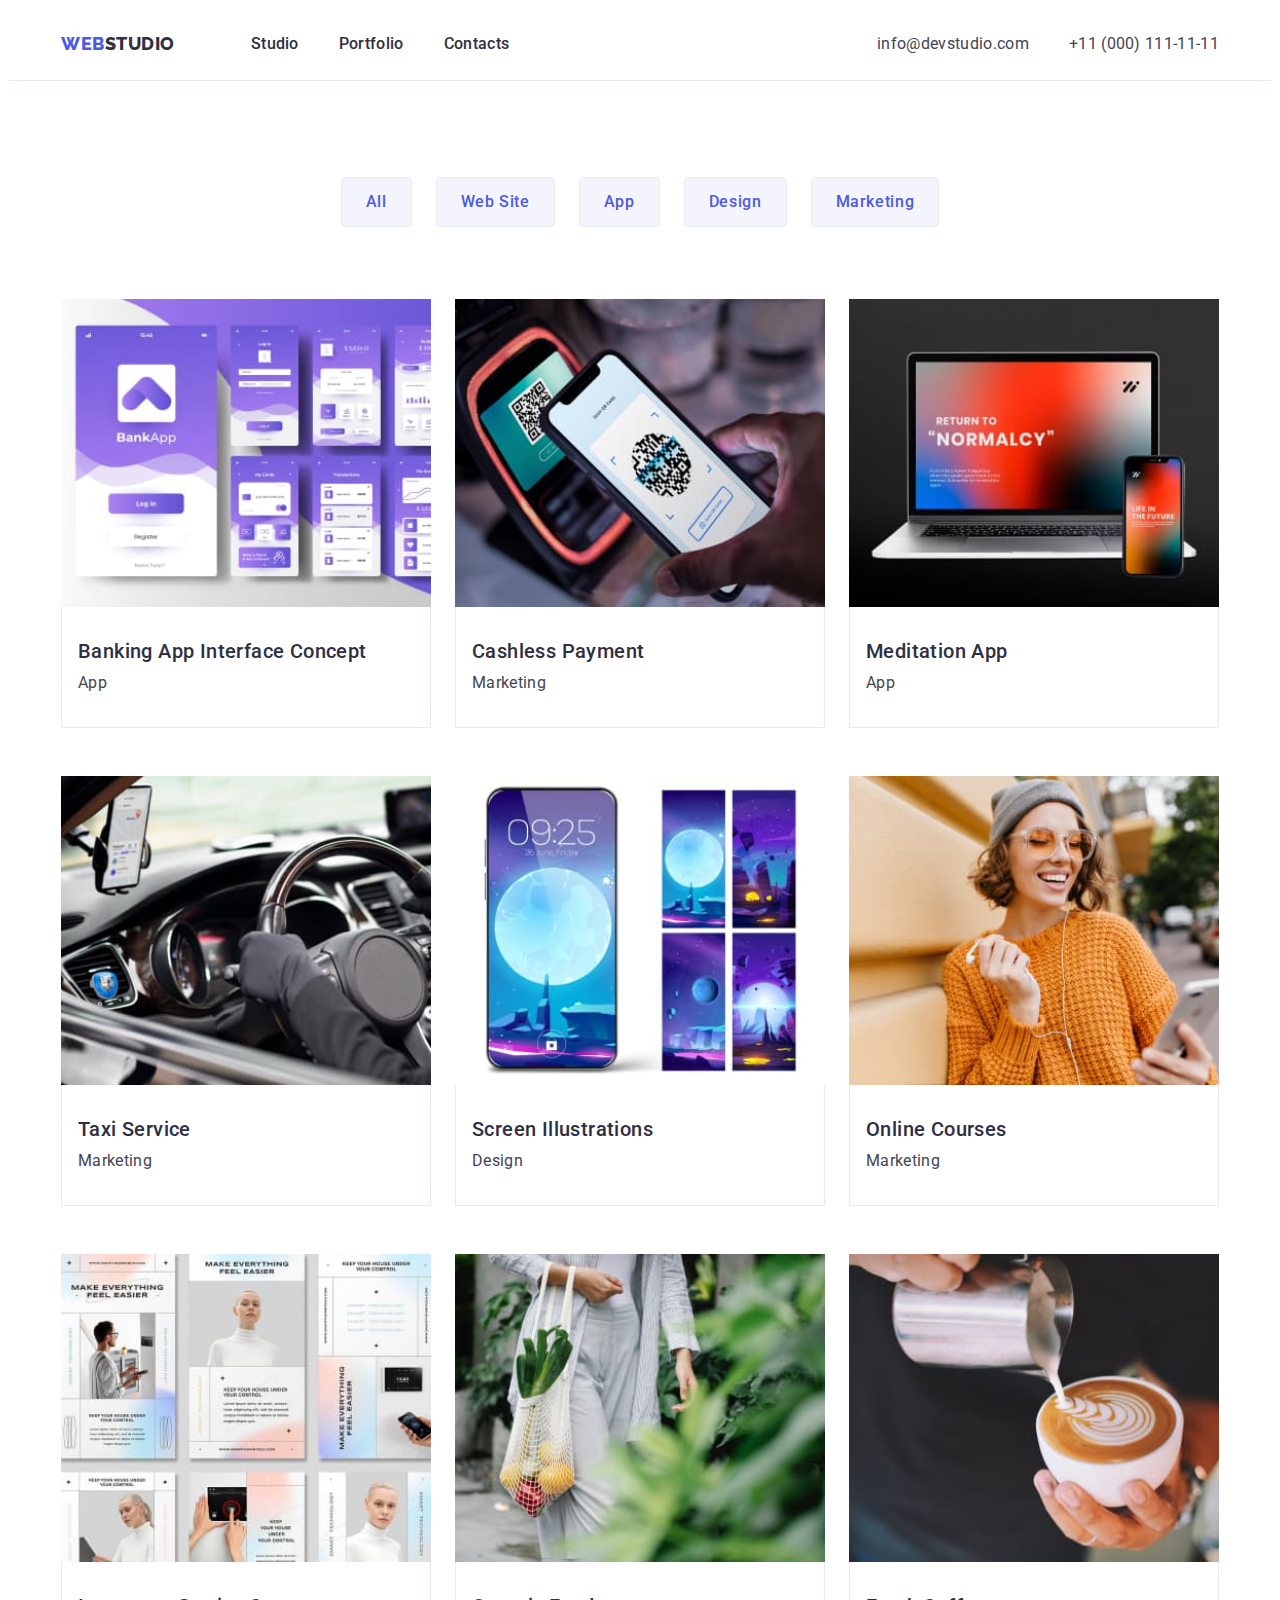
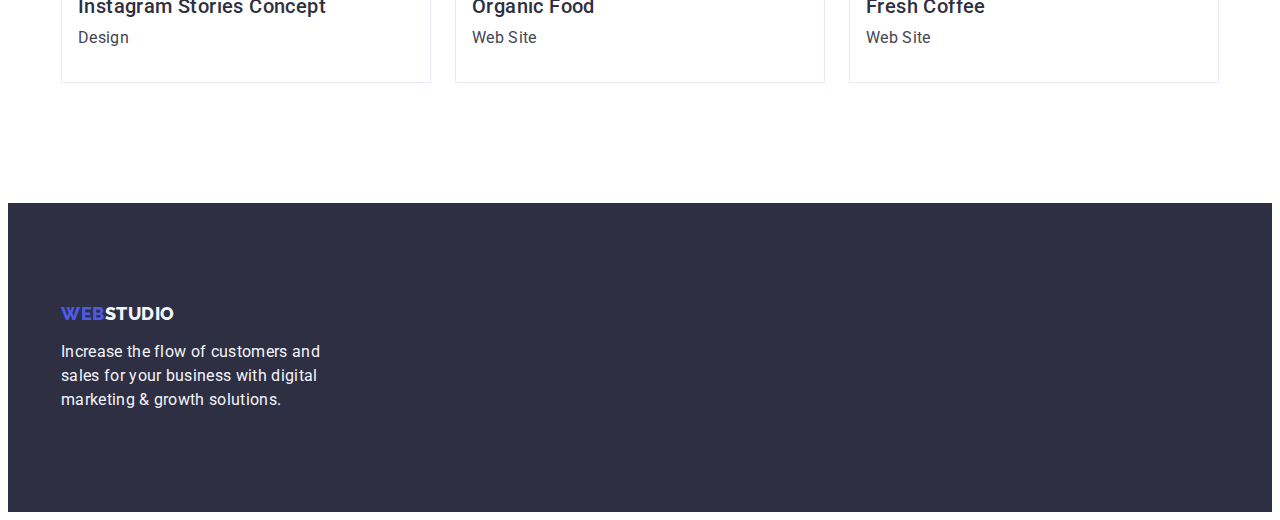
==== commit 0d109f3b: "fix" ====
--- a/portfolio.html
+++ b/portfolio.html
@@ -92,7 +92,7 @@
                 <img
                   src="./images/portfolio/oa-banking-app-interface-concept.jpg"
                   alt="Banking App Interface Concept"
-                  width="360"
+                  width="100%"
                   class="img-block"
                 />
                 <div class="app-cont">
@@ -106,7 +106,7 @@
                 <img
                   src="./images/portfolio/oa-cashless-payment.jpg"
                   alt="Cashless Payment"
-                  width="360"
+                  width="100%"
                   class="img-block"
                 />
                 <div class="app-cont">
@@ -120,7 +120,7 @@
                 <img
                   src="./images/portfolio/oa-meditation-app.jpg"
                   alt="Meditation App"
-                  width="360"
+                  width="100%"
                   class="img-block"
                 />
                 <div class="app-cont">
@@ -134,7 +134,7 @@
                 <img
                   src="./images/portfolio/oa-taxi-service.jpg"
                   alt="Taxi Service"
-                  width="360"
+                  width="100%"
                   class="img-block"
                 />
                 <div class="app-cont">
@@ -148,7 +148,7 @@
                 <img
                   src="./images/portfolio/oa-screen-illustrations.jpg"
                   alt="Screen Illustrations"
-                  width="360"
+                  width="100%"
                   class="img-block"
                 />
                 <div class="app-cont">
@@ -162,7 +162,7 @@
                 <img
                   src="./images/portfolio/oa-online-courses.jpg"
                   alt="Online Courses"
-                  width="360"
+                  width="100%"
                   class="img-block"
                 />
                 <div class="app-cont">
@@ -176,7 +176,7 @@
                 <img
                   src="./images/portfolio/oa-instagram-stories-concept.jpg"
                   alt="Instagram Stories Concept"
-                  width="360"
+                  width="100%"
                   class="img-block"
                 />
                 <div class="app-cont">
@@ -190,7 +190,7 @@
                 <img
                   src="./images/portfolio/oa-organic-food.jpg"
                   alt="Organic Food"
-                  width="360"
+                  width="100%"
                   class="img-block"
                 />
                 <div class="app-cont">
@@ -204,7 +204,7 @@
                 <img
                   src="./images/portfolio/oa-fresh-coffee.jpg"
                   alt="Fresh Coffee"
-                  width="360"
+                  width="100%"
                   class="img-block"
                 />
                 <div class="app-cont">
--- a/css/styles.css
+++ b/css/styles.css
@@ -17,6 +17,7 @@
     --font-btn-cat: #4D5AE5;
 
     --border-color:#E7E9FC;
+    --portfolio-marking: 3;
 }
 /**
   |============================
@@ -169,8 +170,11 @@
 }
 
 /* sections */
-.section{    
-    margin-top: 120px;
+.section{
+    padding-top: 120px;
+}
+.section-doing{
+    padding-bottom: 120px;
 }
 
 .section-title{
@@ -224,7 +228,7 @@
 
 /* Members */
 .team {
-    padding: 120px 0 120px 0;
+    padding: 120px 0;
     background-color: var(--bgc-team);
 }
 
@@ -341,11 +345,16 @@
 .applications{
     display: flex;
     flex-wrap: wrap;
-    margin-top: 72px;
+    margin-left: -24px;
+    margin-top: -48px;
 }
 .filter-list{
     display: flex;
     justify-content: center;
+    margin-bottom: 72px;
+}
+.filter-item:not(:last-child){
+    margin-right: 24px;
 }
 .filter-button {
     font-family: "Roboto", sans-serif;
@@ -367,9 +376,10 @@
 }
 
 .app-cont{
+    padding-top: 32px;
+    padding-right: 16px;
+    padding-bottom: 32px;
     padding-left: 16px;
-    padding-top: 32px;
-    padding-bottom: 32px;
     border-left: 1px solid var(--border-color);
     border-right: 1px solid var(--border-color);
     border-bottom: 1px solid var(--border-color);
@@ -396,21 +406,10 @@
 .app-list {
     padding: 0;
     text-align: left;
-}
-.app-list:not(:nth-of-type(3n)){
-    margin-right: 24px;
-}
-
-.app-list:not(:nth-last-of-type(-n+3)){
-    margin-bottom: 48px;
-}
-
-.app-list:nth-child(3n) {
-    margin-right: 0;
-}
-
-.filter-item:not(:last-child) {
-    margin-right: 24px;
-}
-
-
+    margin-left: 24px;
+    margin-top: 48px;
+    flex-basis: calc(100% / var(--portfolio-marking) - 24px);
+}
+
+
+
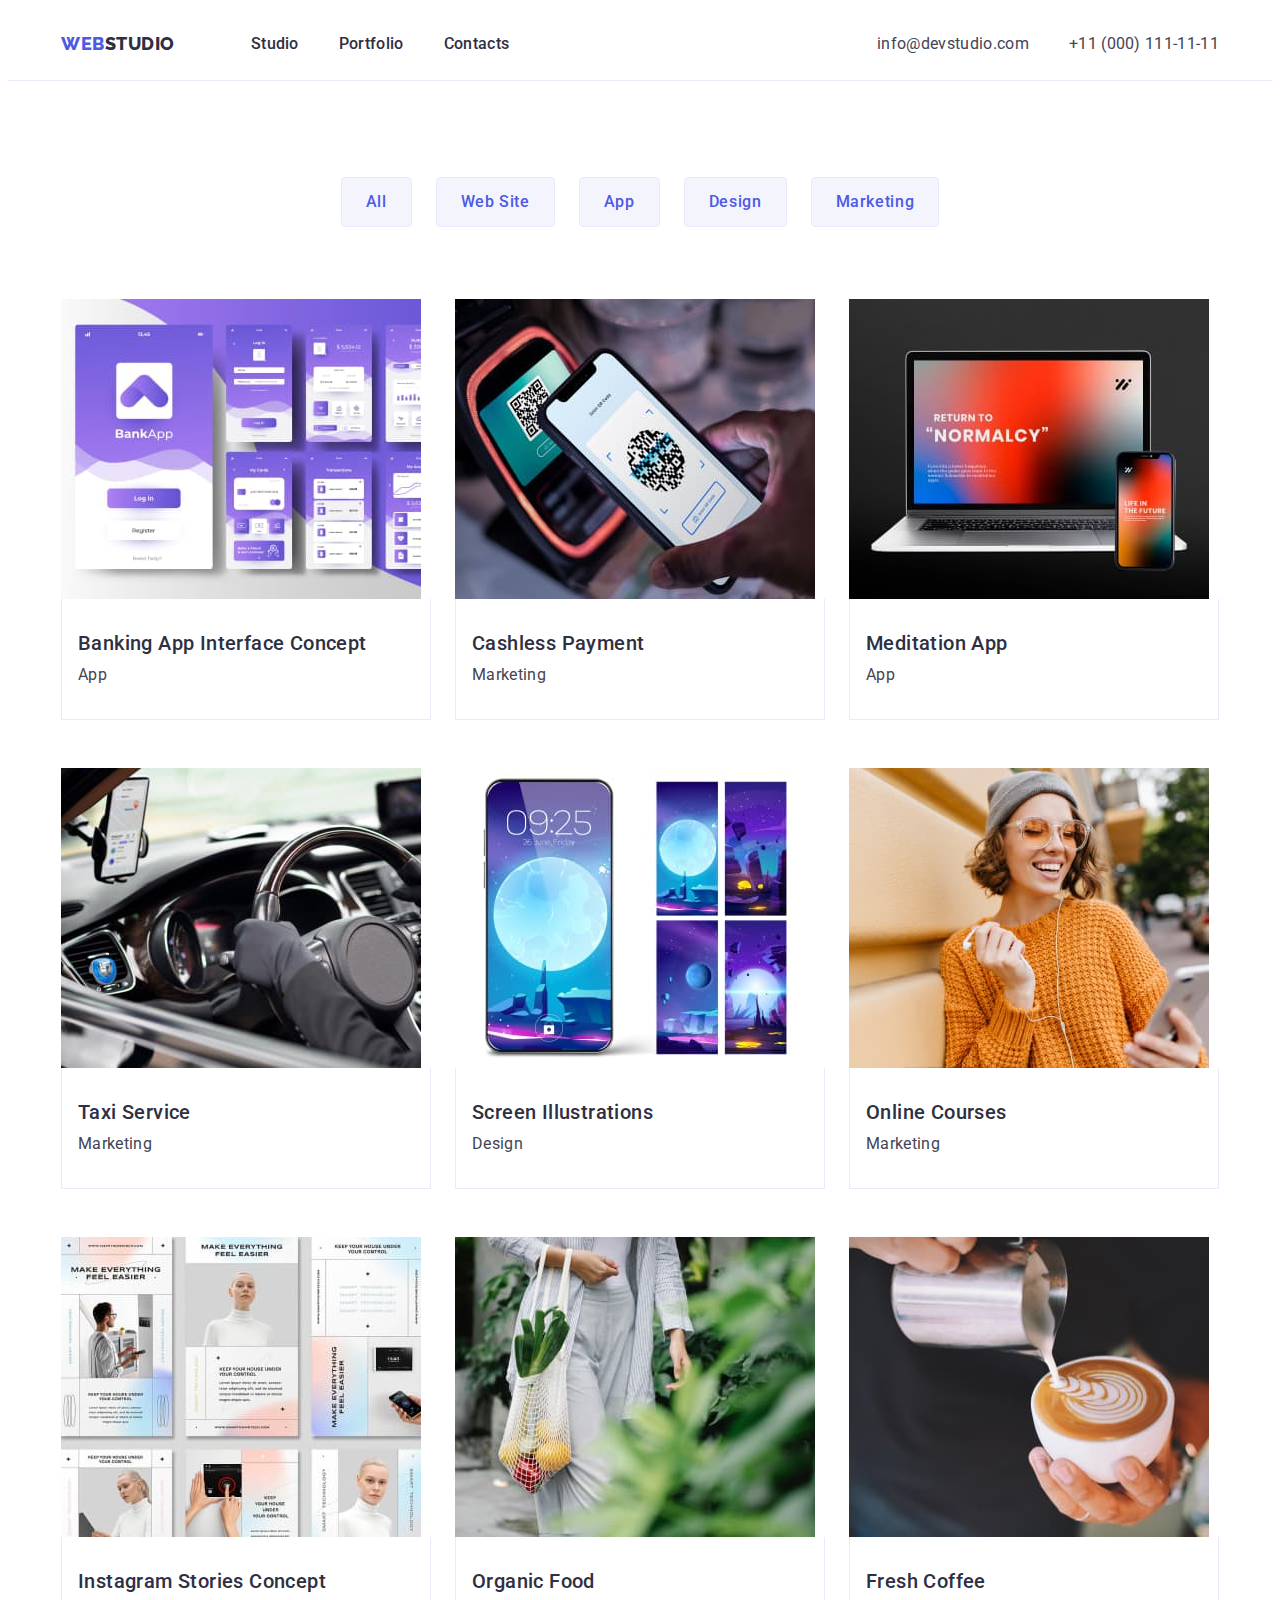
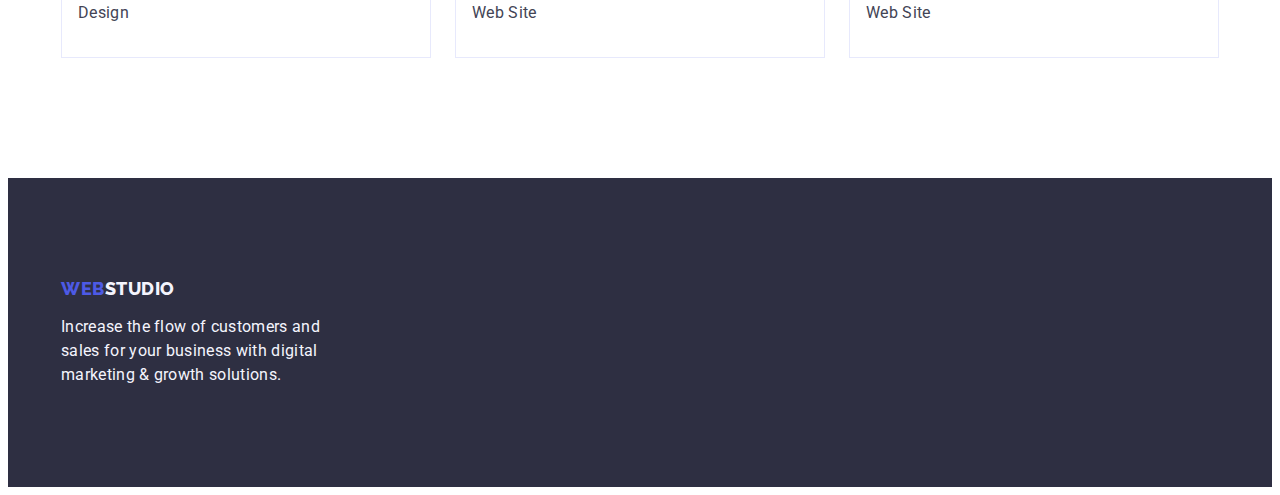
==== commit 833c774a: "fix-portfolio" ====
--- a/portfolio.html
+++ b/portfolio.html
@@ -92,7 +92,6 @@
                 <img
                   src="./images/portfolio/oa-banking-app-interface-concept.jpg"
                   alt="Banking App Interface Concept"
-                  width="100%"
                   class="img-block"
                 />
                 <div class="app-cont">
@@ -106,7 +105,6 @@
                 <img
                   src="./images/portfolio/oa-cashless-payment.jpg"
                   alt="Cashless Payment"
-                  width="100%"
                   class="img-block"
                 />
                 <div class="app-cont">
@@ -120,7 +118,6 @@
                 <img
                   src="./images/portfolio/oa-meditation-app.jpg"
                   alt="Meditation App"
-                  width="100%"
                   class="img-block"
                 />
                 <div class="app-cont">
@@ -134,7 +131,6 @@
                 <img
                   src="./images/portfolio/oa-taxi-service.jpg"
                   alt="Taxi Service"
-                  width="100%"
                   class="img-block"
                 />
                 <div class="app-cont">
@@ -148,7 +144,6 @@
                 <img
                   src="./images/portfolio/oa-screen-illustrations.jpg"
                   alt="Screen Illustrations"
-                  width="100%"
                   class="img-block"
                 />
                 <div class="app-cont">
@@ -162,7 +157,6 @@
                 <img
                   src="./images/portfolio/oa-online-courses.jpg"
                   alt="Online Courses"
-                  width="100%"
                   class="img-block"
                 />
                 <div class="app-cont">
@@ -176,7 +170,6 @@
                 <img
                   src="./images/portfolio/oa-instagram-stories-concept.jpg"
                   alt="Instagram Stories Concept"
-                  width="100%"
                   class="img-block"
                 />
                 <div class="app-cont">
@@ -190,7 +183,6 @@
                 <img
                   src="./images/portfolio/oa-organic-food.jpg"
                   alt="Organic Food"
-                  width="100%"
                   class="img-block"
                 />
                 <div class="app-cont">
@@ -204,7 +196,6 @@
                 <img
                   src="./images/portfolio/oa-fresh-coffee.jpg"
                   alt="Fresh Coffee"
-                  width="100%"
                   class="img-block"
                 />
                 <div class="app-cont">
--- a/css/styles.css
+++ b/css/styles.css
@@ -59,6 +59,7 @@
 
 .img-block{
     display: block;
+    max-width: 100%;
 }
 
 /**
@@ -72,6 +73,7 @@
 }
 .head-cont{
     display: flex;
+    align-items: center;
 }
 .navigation{
     display: inherit;
@@ -277,7 +279,7 @@
   |============================
 */
 .logo{
-    display: block;    
+    display: inline-block;    
     padding: 0;
     text-transform: uppercase;
     font-family: 'Raleway', sans-serif;
@@ -373,6 +375,7 @@
     color: var(--font-white);
     background: var(--bgc-btn-active);
     box-shadow: 0px 3px 1px rgba(0, 0, 0, 0.1), 0px 2px 1px rgba(0, 0, 0, 0.08), 0px 2px 2px rgba(0, 0, 0, 0.12);
+    border: 1px solid;
 }
 
 .app-cont{
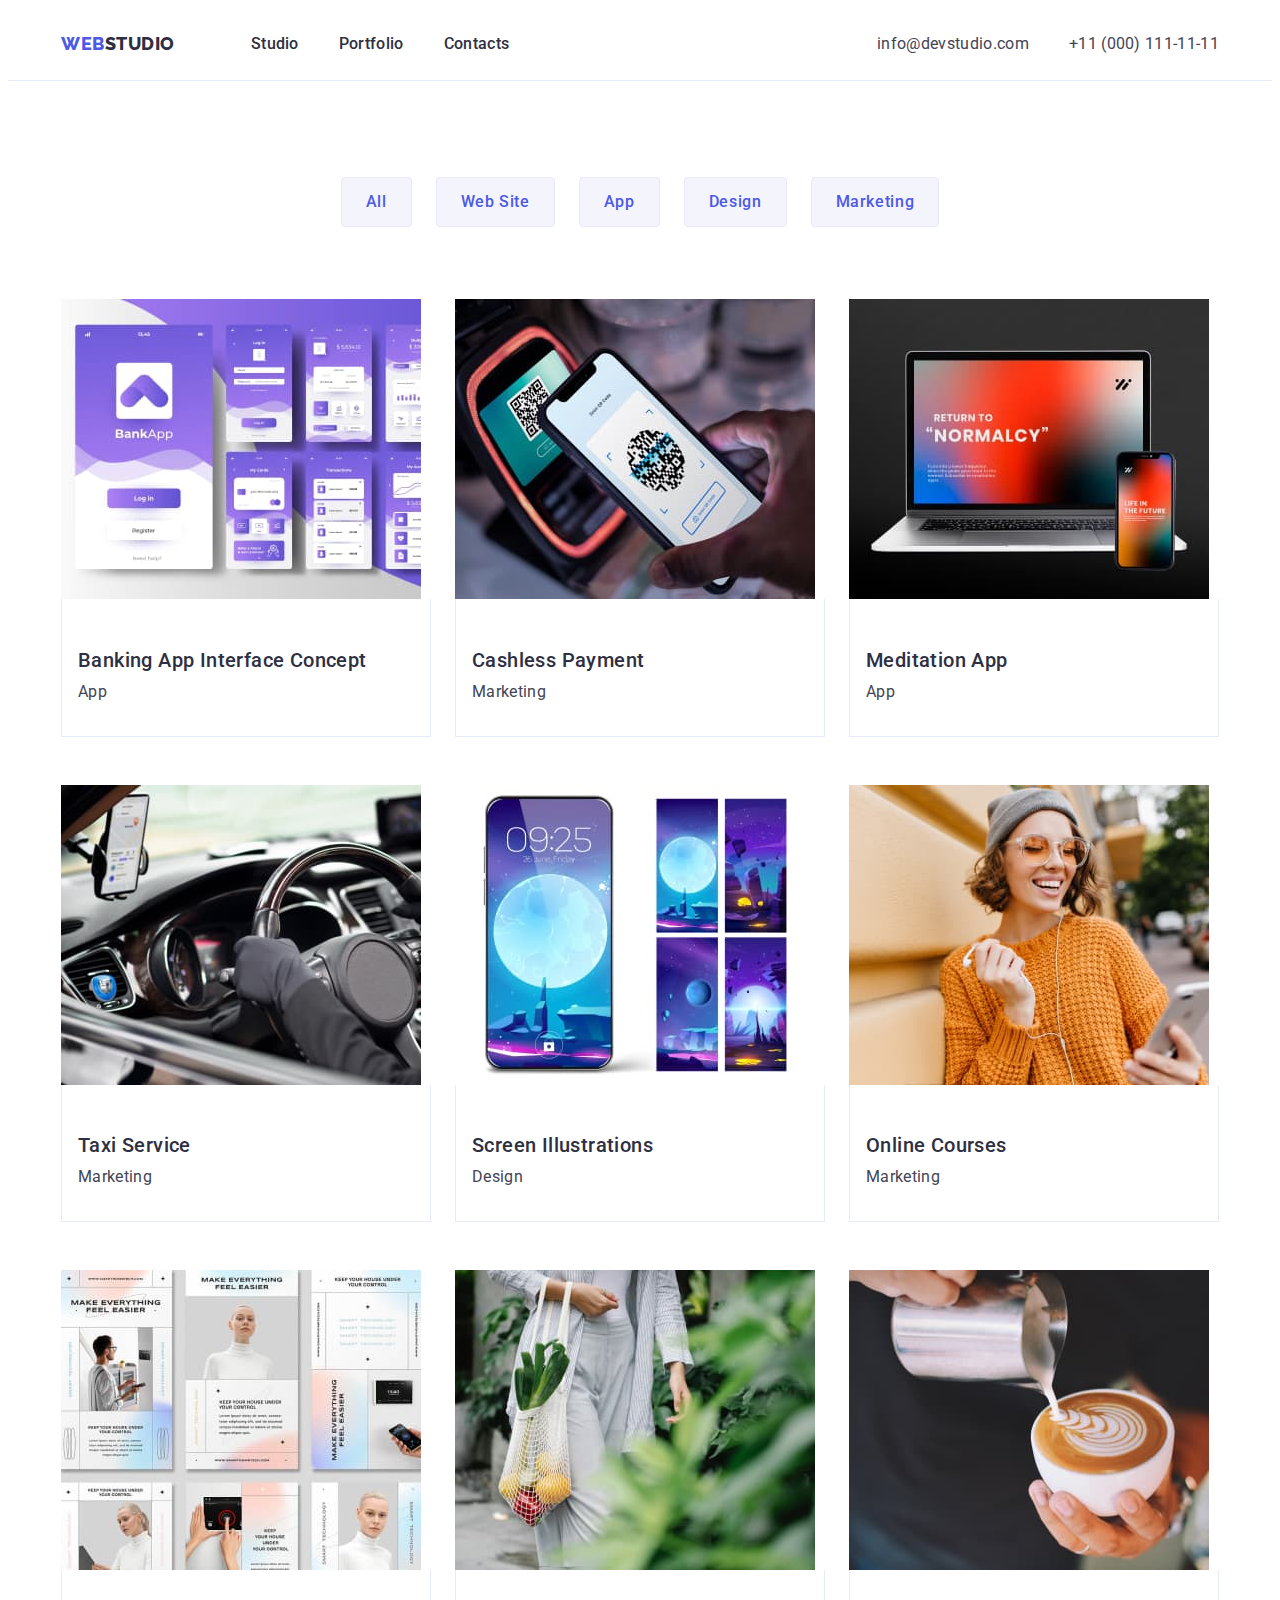
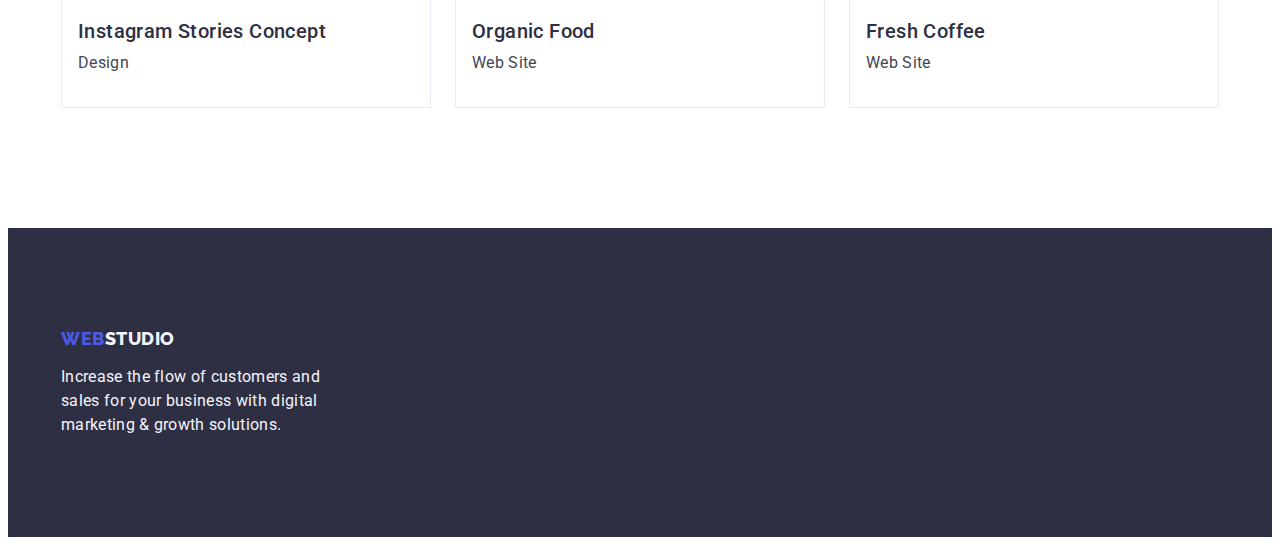
==== commit 05de747d: "fix all" ====
--- a/portfolio.html
+++ b/portfolio.html
@@ -29,7 +29,7 @@
     <header class="header">
       <div class="head-cont container">
         <nav class="navigation">
-          <a href="./index.html" class="link logo"
+          <a href="./index.html" class="link logo logo-marg-head"
             >Web<span class="logo-head">Studio</span></a
           >
           <ul class="site-links list">
@@ -211,7 +211,7 @@
 
     <footer class="foot">
       <div class="container">
-        <a href="./index.html" class="link logo"
+        <a href="./index.html" class="link logo logo-marg-foot"
           >Web<span class="logo-foot">Studio</span></a
         >
         <p class="foot-text">
--- a/css/styles.css
+++ b/css/styles.css
@@ -17,7 +17,12 @@
     --font-btn-cat: #4D5AE5;
 
     --border-color:#E7E9FC;
-    --portfolio-marking: 3;
+
+    /* lists const */
+    --qality-in-line: 4;
+    --doing-in-line: 3;
+    --members-in-line: 4;
+    --portfolio-in-line: 3;
 }
 /**
   |============================
@@ -35,11 +40,7 @@
     list-style-type: none;
 }
 
-.site-links{
-    padding: 0;
-    display: inherit;
-    margin-left: 76px;
-}
+
 .link{
     text-decoration: none;
 }
@@ -78,9 +79,7 @@
 .navigation{
     display: inherit;
     align-items: center;
-}
-.site-link:not(:last-child){
-    margin-right: 40px;
+    margin-right: auto;
 }
 
 .site-nav {
@@ -94,9 +93,18 @@
     letter-spacing: 0.02em;
     line-height: 1.5;
 }
+.site-links {
+    padding: 0;
+    gap:40px;
+    display: inherit;
+}
+
+.site-link:not(:last-child) {
+    /* margin-right: 40px; */
+}
+
 .contacts {
     font-style: normal;
-    margin-left: auto;
 }
 
 .site-nav:hover, .site-nav:focus{
@@ -106,6 +114,7 @@
 .our-contacts{
     padding: 0;
     display: flex;
+    gap: 40px;
 }
 
 .link-cont{
@@ -138,22 +147,20 @@
 }
 .hero-title{
     padding: 0;
-    margin-left: auto;
-    margin-right: auto;
-    margin-top: 0;
-    margin-bottom: 0;
+    margin: 0 auto 48px;
+    max-width: 496px;
     color: var(--font-white);
     font-weight: 700;
     font-size: 56px;
     line-height: 1.07;
     letter-spacing: 0.02em;
-    width: 496px;
 }
 
 .order-service{
-    margin: 0;
+    display: block;
+    margin: 0 auto;
     padding: 16px 32px;
-    margin-top: 48px;
+    min-width: 169px;
     color: var(--font-white);
     font-family: 'Roboto', sans-serif;
     font-weight: 500;
@@ -172,11 +179,14 @@
 }
 
 /* sections */
-.section{
-    padding-top: 120px;
-}
-.section-doing{
+.section:nth-child(2){
+    padding: 120px 0;
+}
+.section:nth-child(3) {
     padding-bottom: 120px;
+}
+.section:nth-child(4) {
+    padding: 120px 0;
 }
 
 .section-title{
@@ -191,21 +201,19 @@
 }
 .qalities {
     display: flex;
+    gap: 24px;
     padding: 0;
     margin: 0;
 }
 
 .qality {
-    width: 264px;
-    margin: 0;
-    padding: 0;
-    margin-right: 24px;
-}
-.qality:last-child{
-    margin-right: 0;
+    width: calc((100% - (24px * (var(--qality-in-line) - 1))) / var(--qality-in-line));
+    margin: 0;
+    padding: 0;
 }
 .qality-title{
     margin: 0;
+    margin-bottom: 8px;
     font-weight: 500;
     font-size: 20px;
     line-height: 1.2;
@@ -213,7 +221,7 @@
     color: var(--font-nav);
 }
 .text-qalities{
-    margin: 8px 0 0 0;
+    margin: 0;
     padding: 0;
     font-size: 16px;
     line-height: 1.5;
@@ -223,35 +231,31 @@
 /* Doing */
 .doing{
     display: flex;
-}
-.doing-list:not(:last-child){
-    margin-right: 24px;
+    gap:24px;
+}
+.doing-list{
+    width: calc((100% - (24px * (var(--doing-in-line) - 1))) / var(--doing-in-line));
 }
 
 /* Members */
 .team {
-    padding: 120px 0;
     background-color: var(--bgc-team);
 }
 
 .team-list{
     display: flex;
+    gap: 24px;
 }
 
 .member {
-    margin-right: 24px;
+    width: calc((100% - (24px * (var(--members-in-line) - 1))) / var(--members-in-line));
     background-color: var(--font-white);
     text-align: center;
-    border-radius: 0px 0px 4px 4px;
-}
-.member:last-child{
-    margin-right: 0;
-}
-
+}
 
 .member-con{
     padding: 32px 16px;
-
+    border-radius: 0px 0px 4px 4px;
 }
 
 .member-title {
@@ -289,6 +293,12 @@
     letter-spacing: 0.03em;
     color: var(--font-logo);
 }
+.logo-marg-head {
+    margin-right: 76px;
+}
+.logo-marg-foot {
+    margin-bottom: 16px;
+}
 .logo-head{
     color: var(--font-logo-head);
 }
@@ -308,7 +318,7 @@
 }
 
 .foot-text{
-    margin: 16px 0 0 0;
+    margin: 0;
     width: 264px;
     font-size: 16px;
     line-height: 1.5;
@@ -347,17 +357,16 @@
 .applications{
     display: flex;
     flex-wrap: wrap;
-    margin-left: -24px;
-    margin-top: -48px;
+    column-gap: 24px;
+    row-gap: 48px;
 }
 .filter-list{
     display: flex;
     justify-content: center;
+    gap: 24px;
     margin-bottom: 72px;
 }
-.filter-item:not(:last-child){
-    margin-right: 24px;
-}
+
 .filter-button {
     font-family: "Roboto", sans-serif;
     font-weight: 500;
@@ -370,12 +379,11 @@
     border: 1px solid var(--border-color);
 }
 .filter-button:hover,
-.filter-button:focus,
-.filter-button:active {
+.filter-button:focus {
     color: var(--font-white);
     background: var(--bgc-btn-active);
     box-shadow: 0px 3px 1px rgba(0, 0, 0, 0.1), 0px 2px 1px rgba(0, 0, 0, 0.08), 0px 2px 2px rgba(0, 0, 0, 0.12);
-    border: 1px solid;
+    border: 1px solid transparent;
 }
 
 .app-cont{
@@ -392,15 +400,13 @@
     font-weight: 500;
     font-size: 20px;
     line-height: 1.2;
-    margin: 32px 0 0 16px;
-    letter-spacing: 0.02em;
-    margin: 0;
+    margin-bottom: 8px;
+    letter-spacing: 0.02em;
 }
 
 .app-text {
     color: var(--font-main);
     margin: 0;
-    margin-top: 8px;
     font-size: 16px;
     line-height: 1.5;
     letter-spacing: 0.02em;
@@ -409,10 +415,8 @@
 .app-list {
     padding: 0;
     text-align: left;
-    margin-left: 24px;
-    margin-top: 48px;
-    flex-basis: calc(100% / var(--portfolio-marking) - 24px);
-}
-
-
-
+    width: calc((100% - (24px * (var(--portfolio-in-line) - 1))) / var(--portfolio-in-line));
+}
+
+
+
